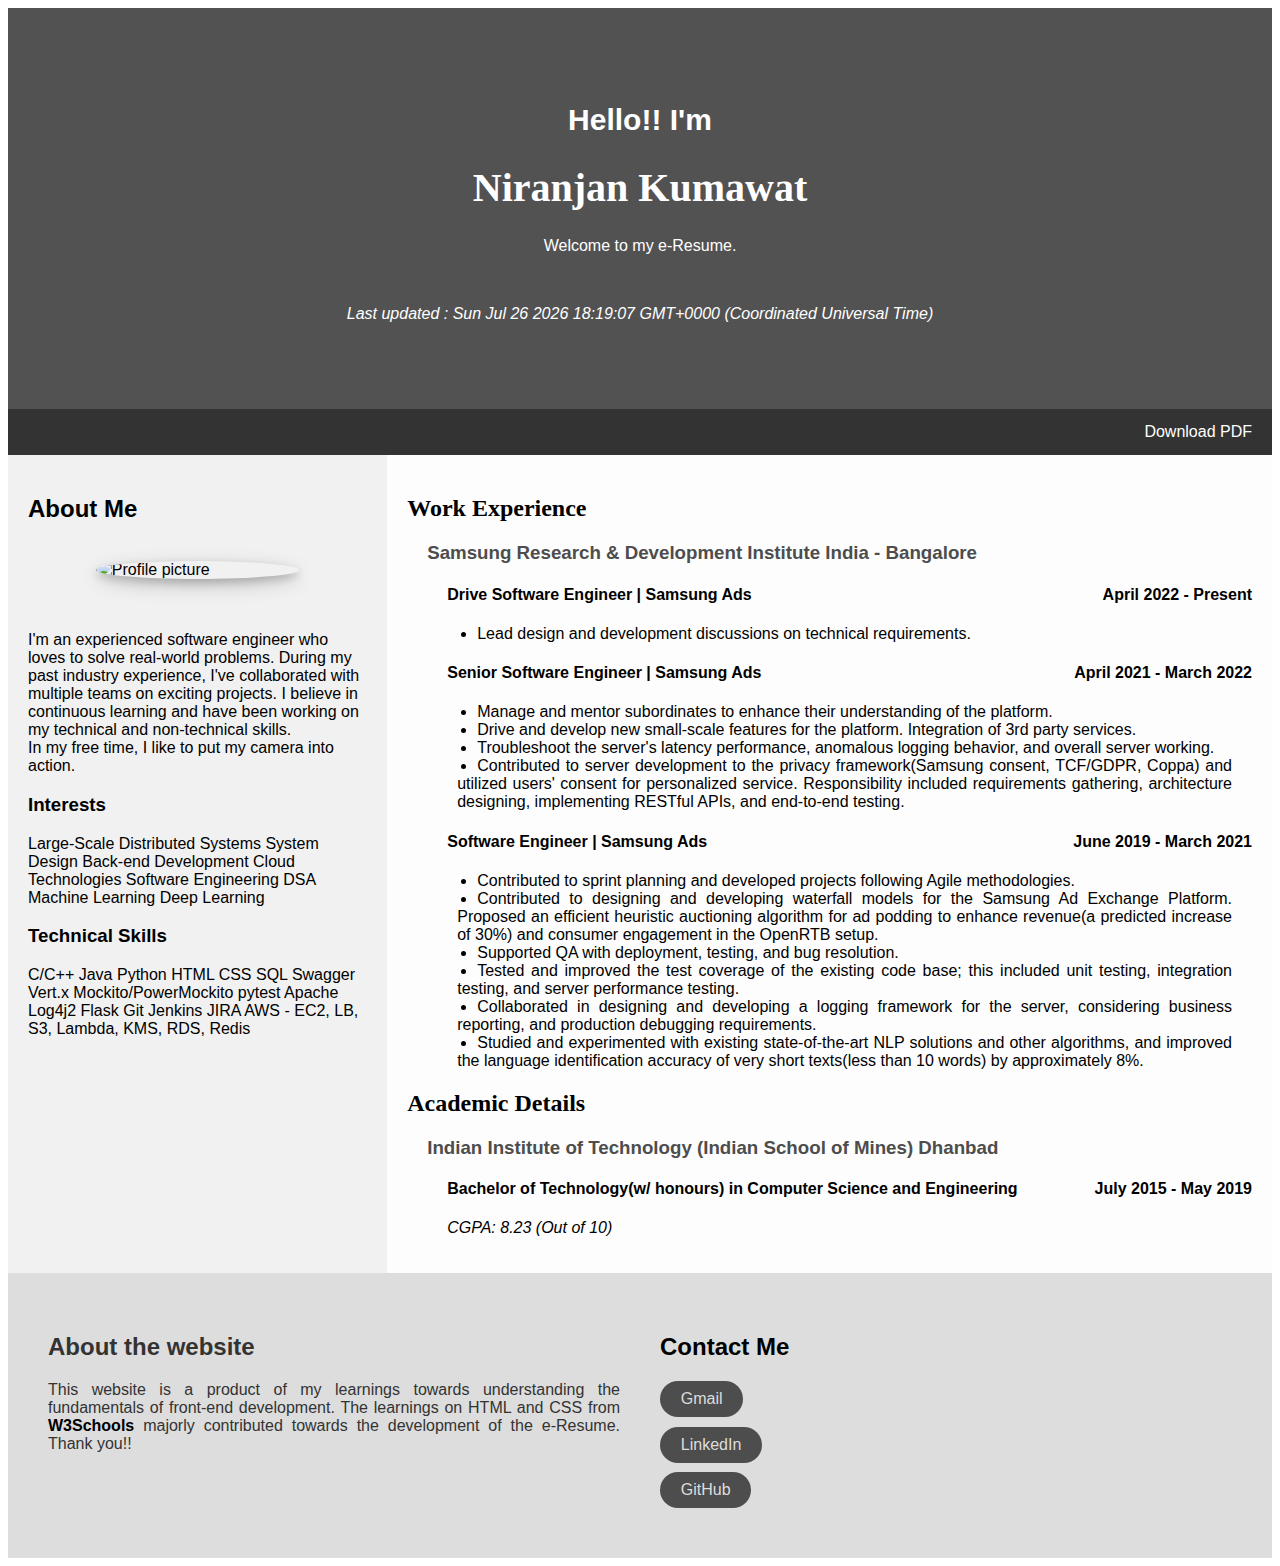
==== index.html @ 6ce47188 "Added title icon" ====
<!DOCTYPE html>
<!-- Declaration to specify the document is html5.-->
<html lang="en">
  <!-- html tag is the root element.-->
  <head>
    <title>e-Resume</title>
    <!-- title tag defines the tab name.-->
    <link rel="icon" type="image/x-icon" href="./resources/favicon.png" />
    <!-- The logo was made using https://logomakr.com/-->
    <meta charset="UTF-8" />
    <!-- Meta deta to mention charset used.-->
    <meta name="viewport" content="width=device-width, initial-scale=1" />
    <!-- Using viewport so that page looks appropriate irrespective of the device used.-->
    <link rel="stylesheet" href="style.css" />
    <!-- Inserting external style sheet. -->
  </head>
  <body>
    <div class="header">
      <h2>Hello!! I'm</h2>
      <h1>Niranjan Kumawat</h1>
      <p>Welcome to my e-Resume.</p>
      <br />
      <p class="last_updated">
        <i>
          Last updated :
          <script>
            document.write(new Date().toString());
          </script>
        </i>
      </p>
    </div>
    <div class="navbar">
      <a href="./resources/files/NiranjanKumawat_CV.pdf" download
        >Download PDF</a
      >
      <!-- <a href="./pages/ach.html" target="_self">Achievements</a>
      <a href="./index.html" target="_self">Projects</a>
      <a href="./index.html" target="_self">Home</a> -->
    </div>

    <div class="row">
      <div class="side">
        <h2>About Me</h2>
        <br />
        <div>
          <img
            class="profileimg"
            src="./resources/profile.jpg"
            alt="Profile picture"
          />
        </div>
        <br />
        <br />
        <p>
          I'm an experienced software engineer who loves to solve real-world
          problems. During my past industry experience, I've collaborated with
          multiple teams on exciting projects. I believe in continuous learning
          and have been working on my technical and non-technical skills.
          <br />In my free time, I like to put my camera into action.
        </p>
        <h3>Interests</h3>
        <div class="block-display">
          <span class="tag">Large-Scale Distributed Systems</span>
          <span class="tag">System Design</span>
          <span class="tag">Back-end Development</span>
          <span class="tag">Cloud Technologies</span>
          <span class="tag">Software Engineering</span>
          <span class="tag">DSA</span>
          <span class="tag">Machine Learning</span>
          <span class="tag">Deep Learning</span>
        </div>
        <h3>Technical Skills</h3>
        <div>
          <span class="tag">C/C++</span>
          <span class="tag">Java</span>
          <span class="tag">Python</span>
          <span class="tag">HTML</span>
          <span class="tag">CSS</span>
          <span class="tag">SQL</span>
          <span class="tag">Swagger</span>
          <span class="tag">Vert.x</span>
          <span class="tag">Mockito/PowerMockito</span>
          <span class="tag">pytest</span>
          <span class="tag">Apache Log4j2</span>
          <span class="tag">Flask</span>
          <span class="tag">Git</span>
          <span class="tag">Jenkins</span>
          <span class="tag">JIRA</span>
          <span class="tag">AWS - EC2, LB, S3, Lambda, KMS, RDS, Redis</span>
        </div>
      </div>
      <br />
      <div class="main">
        <h2>Work Experience</h2>
        <div class="company">
          <h3>
            <a
              href="https://research.samsung.com/sri-b"
              target="_blank"
              title="Visit company website."
            >
              Samsung Research & Development Institute India - Bangalore</a
            >
          </h3>
          <h4>
            Drive Software Engineer | Samsung Ads
            <span class="float-right">April 2022 - Present</span>
          </h4>
          <ul>
            <li>
              <span>
                Lead design and development discussions on technical
                requirements.</span
              >
            </li>
          </ul>
          <h4>
            Senior Software Engineer | Samsung Ads<span class="float-right"
              >April 2021 - March 2022</span
            >
          </h4>
          <ul>
            <li>
              <span>
                Manage and mentor subordinates to enhance their understanding of
                the platform.
              </span>
            </li>
            <li>
              <span>
                Drive and develop new small-scale features for the platform.
                Integration of 3rd party services.
              </span>
            </li>
            <li>
              <span>
                Troubleshoot the server's latency performance, anomalous logging
                behavior, and overall server working.
              </span>
            </li>
            <li>
              <span>
                Contributed to server development to the privacy
                framework(Samsung consent, TCF/GDPR, Coppa) and utilized users'
                consent for personalized service. Responsibility included
                requirements gathering, architecture designing, implementing
                RESTful APIs, and end-to-end testing.
              </span>
            </li>
          </ul>
          <h4>
            Software Engineer | Samsung Ads
            <span class="float-right">June 2019 - March 2021</span>
          </h4>
          <ul>
            <li>
              <span>
                Contributed to sprint planning and developed projects following
                Agile methodologies.
              </span>
            </li>
            <li>
              <span>
                Contributed to designing and developing waterfall models for the
                Samsung Ad Exchange Platform. Proposed an efficient heuristic
                auctioning algorithm for ad podding to enhance revenue(a
                predicted increase of 30%) and consumer engagement in the
                OpenRTB setup.
              </span>
            </li>
            <li>
              <span
                >Supported QA with deployment, testing, and bug
                resolution.</span
              >
            </li>
            <li>
              <span>
                Tested and improved the test coverage of the existing code base;
                this included unit testing, integration testing, and server
                performance testing.
              </span>
            </li>
            <li>
              <span>
                Collaborated in designing and developing a logging framework for
                the server, considering business reporting, and production
                debugging requirements.
              </span>
            </li>
            <li>
              <span>
                Studied and experimented with existing state-of-the-art NLP
                solutions and other algorithms, and improved the language
                identification accuracy of very short texts(less than 10 words)
                by approximately 8%.
              </span>
            </li>
          </ul>
        </div>
        <!-- Academic details.-->
        <h2>Academic Details</h2>
        <div class="university">
          <h3>
            <a
              href="https://www.iitism.ac.in/iitismnew/"
              target="_blank"
              title="Visit university website."
            >
              Indian Institute of Technology (Indian School of Mines) Dhanbad
            </a>
          </h3>
          <h4>
            Bachelor of Technology(w/ honours) in Computer Science and
            Engineering <span class="float-right">July 2015 - May 2019</span>
          </h4>
          <p><i>CGPA: 8.23 (Out of 10)</i></p>
        </div>
      </div>
    </div>
    <div class="footer">
      <div class="about">
        <h2>About the website</h2>
        <p>
          This website is a product of my learnings towards understanding the
          fundamentals of front-end development. The learnings on HTML and CSS
          from
          <a href="https://www.w3schools.com/" target="_blank"
            ><b>W3Schools</b></a
          >
          majorly contributed towards the development of the e-Resume. Thank
          you!!
        </p>
      </div>
      <div class="contact">
        <h2>Contact Me</h2>
        <a href="mailto:niranjankumawat1522gmail.com" class="button">Gmail</a>
        <a
          href="https://www.linkedin.com/in/niranjan-kumawat-b48643102/"
          class="button"
          target="_blank"
          >LinkedIn</a
        >
        <a href="https://github.com/niranjan152" class="button" target="_blank"
          >GitHub</a
        >
      </div>
    </div>
  </body>
</html>
---- style.css ----
body {
    font-family: Arial, Helvetica, sans-serif;
}

/* Style the header */
.header {
    padding: 70px;
    text-align: center;
    background: #535252;
    color: white;
}

/* Increase the font size of the h1 element */
.header h1 {
    font-size: 40px;
    font-family: 'Times New Roman';
}

.header h2 {
    font-size: 30px;
    font-family: sans-serif;
}

/* Style the top navigation bar */
.navbar {
    overflow: hidden;
    /* Hide overflow */
    background-color: #333;
    /* Dark background color */
}

/* Style the navigation bar links */
.navbar a {
    float: right;
    /* Make sure that the links stay side-by-side */
    display: block;
    /* Change the display to block*/
    color: white;
    /* White text color */
    text-align: center;
    /* Center the text */
    padding: 14px 20px;
    /* Add some padding */
    text-decoration: none;
    /* Remove underline */
}

/* Left-aligned link */
.navbar a.left {
    float: left;
    /* Float a link to the right */
}

.navbar a img.icons {
    display: block;
    margin-left: auto;
    margin-right: auto;
    width: 60%;
    object-fit: contain;
}

/* Change color on hover/mouse-over */
.navbar a:hover {
    background-color: #ddd;
    /* Grey background color */
    color: black;
    /* Black text color */
}

/* Ensure proper sizing */
* {
    box-sizing: border-box;
}

/* Column container */
.row {
    display: flex;
    flex-wrap: wrap;
}

/* Create two unequal columns that sits next to each other */
/* Sidebar/left column */
.side {
    flex: 30%;
    /* Set the width of the sidebar */
    background-color: #f1f1f1;
    /* Grey background color */
    padding: 20px;
    /* Some padding */
}

/* Main column */
.main {
    flex: 70%;
    /* Set the width of the main content */
    background-color: #fdfdfd;
    /* White background color */
    padding: 20px;
    /* Some padding */
}

.main h2 {
    font-family: Georgia, 'Times New Roman', Times, serif;
}

.main a:link {
    color: #4d4d4d;
    background-color: transparent;
    text-decoration: none;
}

.main a:visited {
    color: #4d4d4d;
    background-color: transparent;
    text-decoration: none;
}

.main a:hover {
    color: #333;
    background-color: transparent;
    text-decoration: underline;
}

main a:active {
    color: #4d4d4d;
    background-color: transparent;
    text-decoration: none;
}

.university {
    text-indent: 20px;
}

.university p {
    text-indent: 40px;
}

.university h4 {
    text-indent: 40px;
}

.float-right {
    float: right;
}

.company {
    text-indent: 20px;
}

.company h4 {
    text-indent: 40px;
}

.company ul {
    padding-left: 70px;
}


li span {
    position: relative;
    left: -20px;
}

.company li {
    text-align: justify;
    text-justify: inter-word;
}

/* Profile pic */
.profileimg {
    display: block;
    margin-left: auto;
    margin-right: auto;
    width: 60%;
    box-shadow: 0 4px 8px 0 rgba(0, 0, 0, 0.2), 0 6px 20px 0 rgba(0, 0, 0, 0.19);
    object-fit: contain;
    border-radius: 50%;
}


/* Responsive layout - when the screen is less than 700px wide, make the two columns stack on top of each other instead of next to each other */
@media screen and (max-width: 700px) {
    .row {
        flex-direction: column;
    }

    .footer {
        flex-direction: column;
    }
}

/* Responsive layout - when the screen is less than 400px wide, make the navigation links stack on top of each other instead of next to each other */
@media screen and (max-width: 400px) {
    .navbar a {
        float: none;
        width: 100%;
    }
}

.footer {
    padding: 20px;
    text-align: left;
    background: #ddd;
    display: flex;
    flex-wrap: wrap;
}

.about {
    flex: 50%;
    padding: 20px;
    text-align: justify;
    color: #333;
}

.about p a:link {
    text-decoration: none;
    color: black;
}

.about p a:visited {
    text-decoration: none;
    color: black;
}

.contact {
    flex: 50%;
    padding: 20px;
}

.button {
    display: flex;
    align-items: center;
    justify-content: center;
    height: 36px;
    max-width: max-content;
    background-color: #4d4d4d;
    border-radius: 100px;
    color: #ddd;
    line-height: 0;
    margin: 0.6em 0;
    font-size: 1rem;
    padding: 0 1.3em;
    text-decoration: none;
}
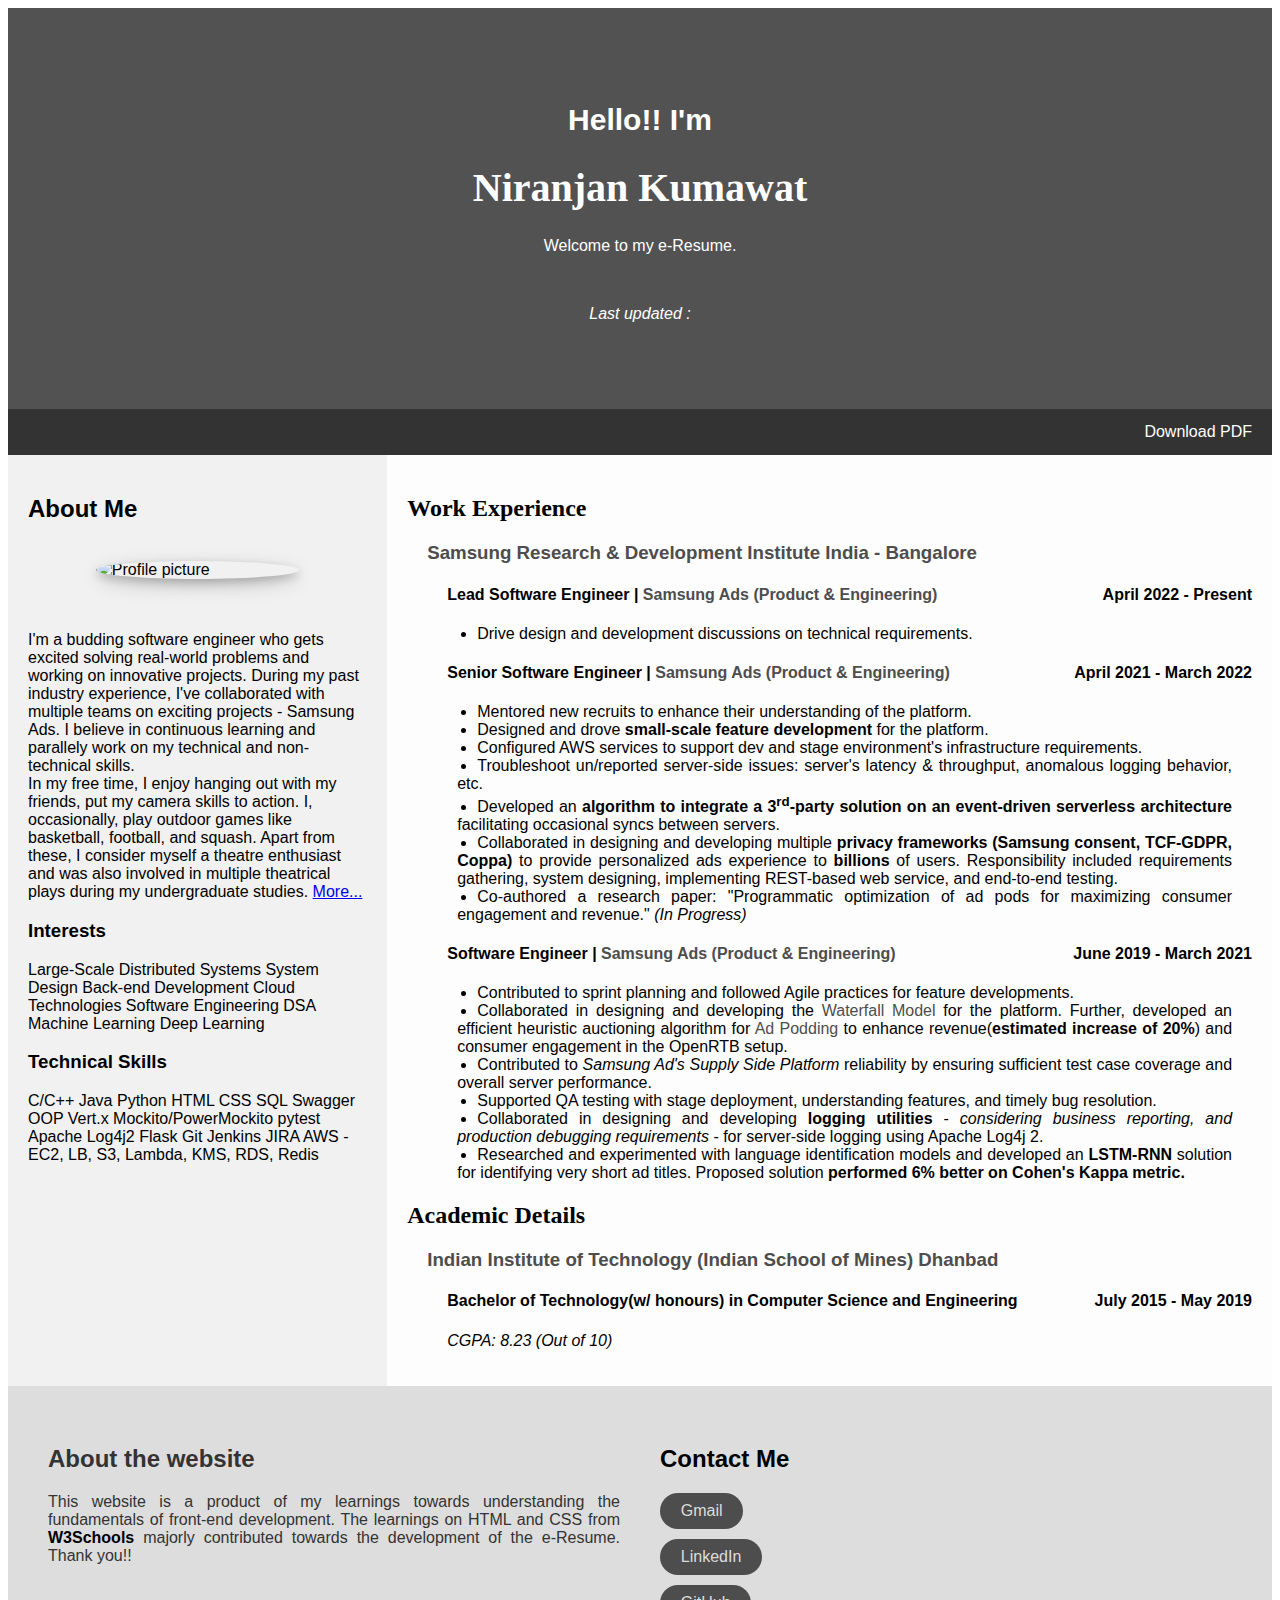
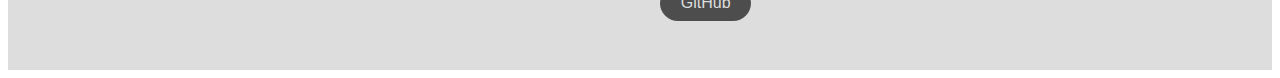
==== commit 57c5f089: "Updated pdf" ====
--- a/index.html
+++ b/index.html
@@ -3,7 +3,7 @@
 <html lang="en">
   <!-- html tag is the root element.-->
   <head>
-    <title>e-Resume</title>
+    <title>e-Resume | Niranjan Kumawat</title>
     <!-- title tag defines the tab name.-->
     <link rel="icon" type="image/x-icon" href="./resources/favicon.png" />
     <!-- The logo was made using https://logomakr.com/-->
@@ -15,6 +15,7 @@
     <!-- Inserting external style sheet. -->
   </head>
   <body>
+    <script type="text/javascript" src="script.js"></script>
     <div class="header">
       <h2>Hello!! I'm</h2>
       <h1>Niranjan Kumawat</h1>
@@ -24,7 +25,7 @@
         <i>
           Last updated :
           <script>
-            document.write(new Date().toString());
+            document.write(getDateTime()); // Invoking the current time function defined in JS.
           </script>
         </i>
       </p>
@@ -33,9 +34,7 @@
       <a href="./resources/files/NiranjanKumawat_CV.pdf" download
         >Download PDF</a
       >
-      <!-- <a href="./pages/ach.html" target="_self">Achievements</a>
-      <a href="./index.html" target="_self">Projects</a>
-      <a href="./index.html" target="_self">Home</a> -->
+      <!-- <a href="./index.html" target="_self">Projects & more</a>-->
     </div>
 
     <div class="row">
@@ -52,11 +51,22 @@
         <br />
         <br />
         <p>
-          I'm an experienced software engineer who loves to solve real-world
-          problems. During my past industry experience, I've collaborated with
-          multiple teams on exciting projects. I believe in continuous learning
-          and have been working on my technical and non-technical skills.
-          <br />In my free time, I like to put my camera into action.
+          I'm a budding software engineer who gets excited solving real-world
+          problems and working on innovative projects. During my past industry
+          experience, I've collaborated with multiple teams on exciting projects
+          - Samsung Ads. I believe in continuous learning and parallely work on
+          my technical and non-technical skills.<span id="expand"></span>
+          <span id="compress"
+            ><br />
+            In my free time, I enjoy hanging out with my friends, put my camera
+            skills to action. I, occasionally, play outdoor games like
+            basketball, football, and squash. Apart from these, I consider
+            myself a theatre enthusiast and was also involved in multiple
+            theatrical plays during my undergraduate studies.
+          </span>
+          <a href="javascript:textExpandCompress()" id="toggleButton">
+            More...
+          </a>
         </p>
         <h3>Interests</h3>
         <div class="block-display">
@@ -78,6 +88,7 @@
           <span class="tag">CSS</span>
           <span class="tag">SQL</span>
           <span class="tag">Swagger</span>
+          <span class="tag">OOP</span>
           <span class="tag">Vert.x</span>
           <span class="tag">Mockito/PowerMockito</span>
           <span class="tag">pytest</span>
@@ -103,97 +114,143 @@
             >
           </h3>
           <h4>
-            Drive Software Engineer | Samsung Ads
+            Lead Software Engineer |
+            <a href="https://adgear.com/en/" target="_blank">
+              Samsung Ads (Product & Engineering)
+            </a>
             <span class="float-right">April 2022 - Present</span>
           </h4>
           <ul>
             <li>
               <span>
-                Lead design and development discussions on technical
-                requirements.</span
-              >
+                Drive design and development discussions on technical
+                requirements.
+              </span>
             </li>
           </ul>
           <h4>
-            Senior Software Engineer | Samsung Ads<span class="float-right"
-              >April 2021 - March 2022</span
-            >
+            Senior Software Engineer |
+            <a href="https://adgear.com/en/" target="_blank">
+              Samsung Ads (Product & Engineering)
+            </a>
+            <span class="float-right">April 2021 - March 2022</span>
           </h4>
           <ul>
             <li>
               <span>
-                Manage and mentor subordinates to enhance their understanding of
+                Mentored new recruits to enhance their understanding of the
+                platform.
+              </span>
+            </li>
+            <li>
+              <span>
+                Designed and drove <b>small-scale feature development</b> for
                 the platform.
               </span>
             </li>
             <li>
               <span>
-                Drive and develop new small-scale features for the platform.
-                Integration of 3rd party services.
-              </span>
-            </li>
-            <li>
-              <span>
-                Troubleshoot the server's latency performance, anomalous logging
-                behavior, and overall server working.
-              </span>
-            </li>
-            <li>
-              <span>
-                Contributed to server development to the privacy
-                framework(Samsung consent, TCF/GDPR, Coppa) and utilized users'
-                consent for personalized service. Responsibility included
-                requirements gathering, architecture designing, implementing
-                RESTful APIs, and end-to-end testing.
+                Configured AWS services to support dev and stage environment's
+                infrastructure requirements.
+              </span>
+            </li>
+            <li>
+              <span>
+                Troubleshoot un/reported server-side issues: server's latency &
+                throughput, anomalous logging behavior, etc.
+              </span>
+            </li>
+            <li>
+              <span>
+                Developed an
+                <b>
+                  algorithm to integrate a 3<sup>rd</sup>-party solution on an
+                  event-driven serverless architecture
+                </b>
+                facilitating occasional syncs between servers.
+              </span>
+            </li>
+            <li>
+              <span>
+                Collaborated in designing and developing multiple
+                <b>privacy frameworks (Samsung consent, TCF-GDPR, Coppa)</b> to
+                provide personalized ads experience to <b>billions</b> of users.
+                Responsibility included requirements gathering, system
+                designing, implementing REST-based web service, and end-to-end
+                testing.
+              </span>
+            </li>
+            <li>
+              <span>
+                Co-authored a research paper: "Programmatic optimization of ad
+                pods for maximizing consumer engagement and revenue."
+                <i>(In Progress)</i>
               </span>
             </li>
           </ul>
           <h4>
-            Software Engineer | Samsung Ads
+            Software Engineer |
+            <a href="https://adgear.com/en/" target="_blank">
+              Samsung Ads (Product & Engineering)
+            </a>
             <span class="float-right">June 2019 - March 2021</span>
           </h4>
           <ul>
             <li>
               <span>
-                Contributed to sprint planning and developed projects following
-                Agile methodologies.
-              </span>
-            </li>
-            <li>
-              <span>
-                Contributed to designing and developing waterfall models for the
-                Samsung Ad Exchange Platform. Proposed an efficient heuristic
-                auctioning algorithm for ad podding to enhance revenue(a
-                predicted increase of 30%) and consumer engagement in the
-                OpenRTB setup.
-              </span>
-            </li>
-            <li>
-              <span
-                >Supported QA with deployment, testing, and bug
-                resolution.</span
-              >
-            </li>
-            <li>
-              <span>
-                Tested and improved the test coverage of the existing code base;
-                this included unit testing, integration testing, and server
-                performance testing.
-              </span>
-            </li>
-            <li>
-              <span>
-                Collaborated in designing and developing a logging framework for
-                the server, considering business reporting, and production
-                debugging requirements.
-              </span>
-            </li>
-            <li>
-              <span>
-                Studied and experimented with existing state-of-the-art NLP
-                solutions and other algorithms, and improved the language
-                identification accuracy of very short texts(less than 10 words)
-                by approximately 8%.
+                Contributed to sprint planning and followed Agile practices for
+                feature developments.
+              </span>
+            </li>
+            <li>
+              <span>
+                Collaborated in designing and developing the
+                <a
+                  href="https://www.applovin.com/glossary/waterfall/"
+                  target="_blank"
+                  >Waterfall Model</a
+                >
+                for the platform. Further, developed an efficient heuristic
+                auctioning algorithm for
+                <a
+                  href="https://www.spotx.tv/resources/blog/product-pulse/what-is-podding/"
+                  target="_blank"
+                  >Ad Podding</a
+                >
+                to enhance revenue(<b>estimated increase of 20%</b>) and
+                consumer engagement in the OpenRTB setup.
+              </span>
+            </li>
+            <li>
+              <span>
+                Contributed to
+                <i>Samsung Ad's Supply Side Platform</i> reliability by ensuring
+                sufficient test case coverage and overall server performance.
+              </span>
+            </li>
+            <li>
+              <span>
+                Supported QA testing with stage deployment, understanding
+                features, and timely bug resolution.
+              </span>
+            </li>
+            <li>
+              <span>
+                Collaborated in designing and developing
+                <b>logging utilities</b> -
+                <i>
+                  considering business reporting, and production debugging
+                  requirements
+                </i>
+                - for server-side logging using Apache Log4j 2.
+              </span>
+            </li>
+            <li>
+              <span>
+                Researched and experimented with language identification models
+                and developed an <b>LSTM-RNN</b> solution for identifying very
+                short ad titles. Proposed solution
+                <b>performed 6% better on Cohen's Kappa metric.</b>
               </span>
             </li>
           </ul>
@@ -234,7 +291,7 @@
       </div>
       <div class="contact">
         <h2>Contact Me</h2>
-        <a href="mailto:niranjankumawat1522gmail.com" class="button">Gmail</a>
+        <a href="mailto:niranjankumawat152gmail.com" class="button">Gmail</a>
         <a
           href="https://www.linkedin.com/in/niranjan-kumawat-b48643102/"
           class="button"
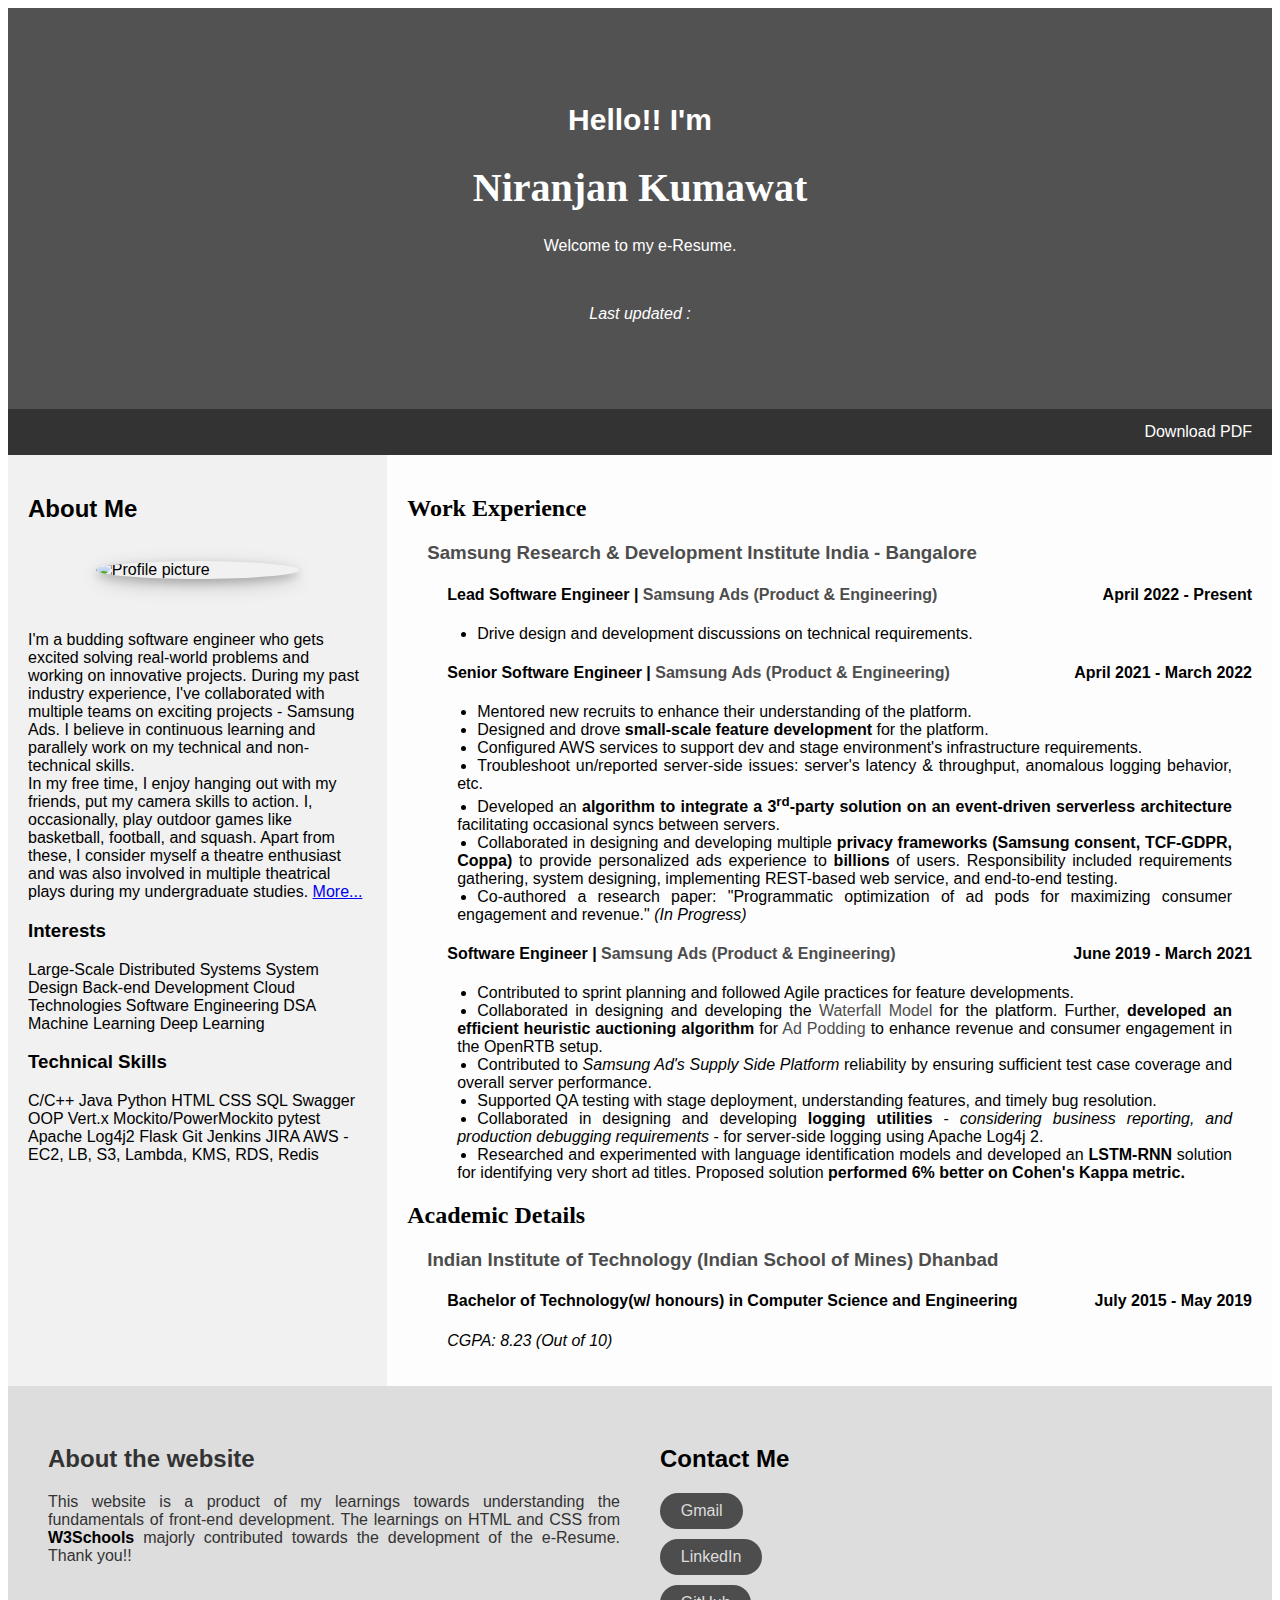
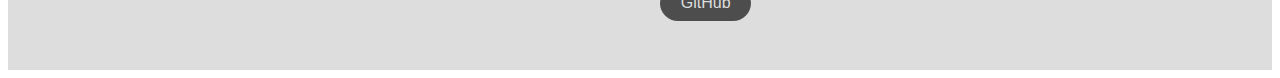
==== commit 3ad02f87: "Updated CV contents" ====
--- a/index.html
+++ b/index.html
@@ -210,15 +210,15 @@
                   target="_blank"
                   >Waterfall Model</a
                 >
-                for the platform. Further, developed an efficient heuristic
-                auctioning algorithm for
+                for the platform. Further,
+                <b> developed an efficient heuristic auctioning algorithm </b>
+                for
                 <a
                   href="https://www.spotx.tv/resources/blog/product-pulse/what-is-podding/"
                   target="_blank"
                   >Ad Podding</a
                 >
-                to enhance revenue(<b>estimated increase of 20%</b>) and
-                consumer engagement in the OpenRTB setup.
+                to enhance revenue and consumer engagement in the OpenRTB setup.
               </span>
             </li>
             <li>
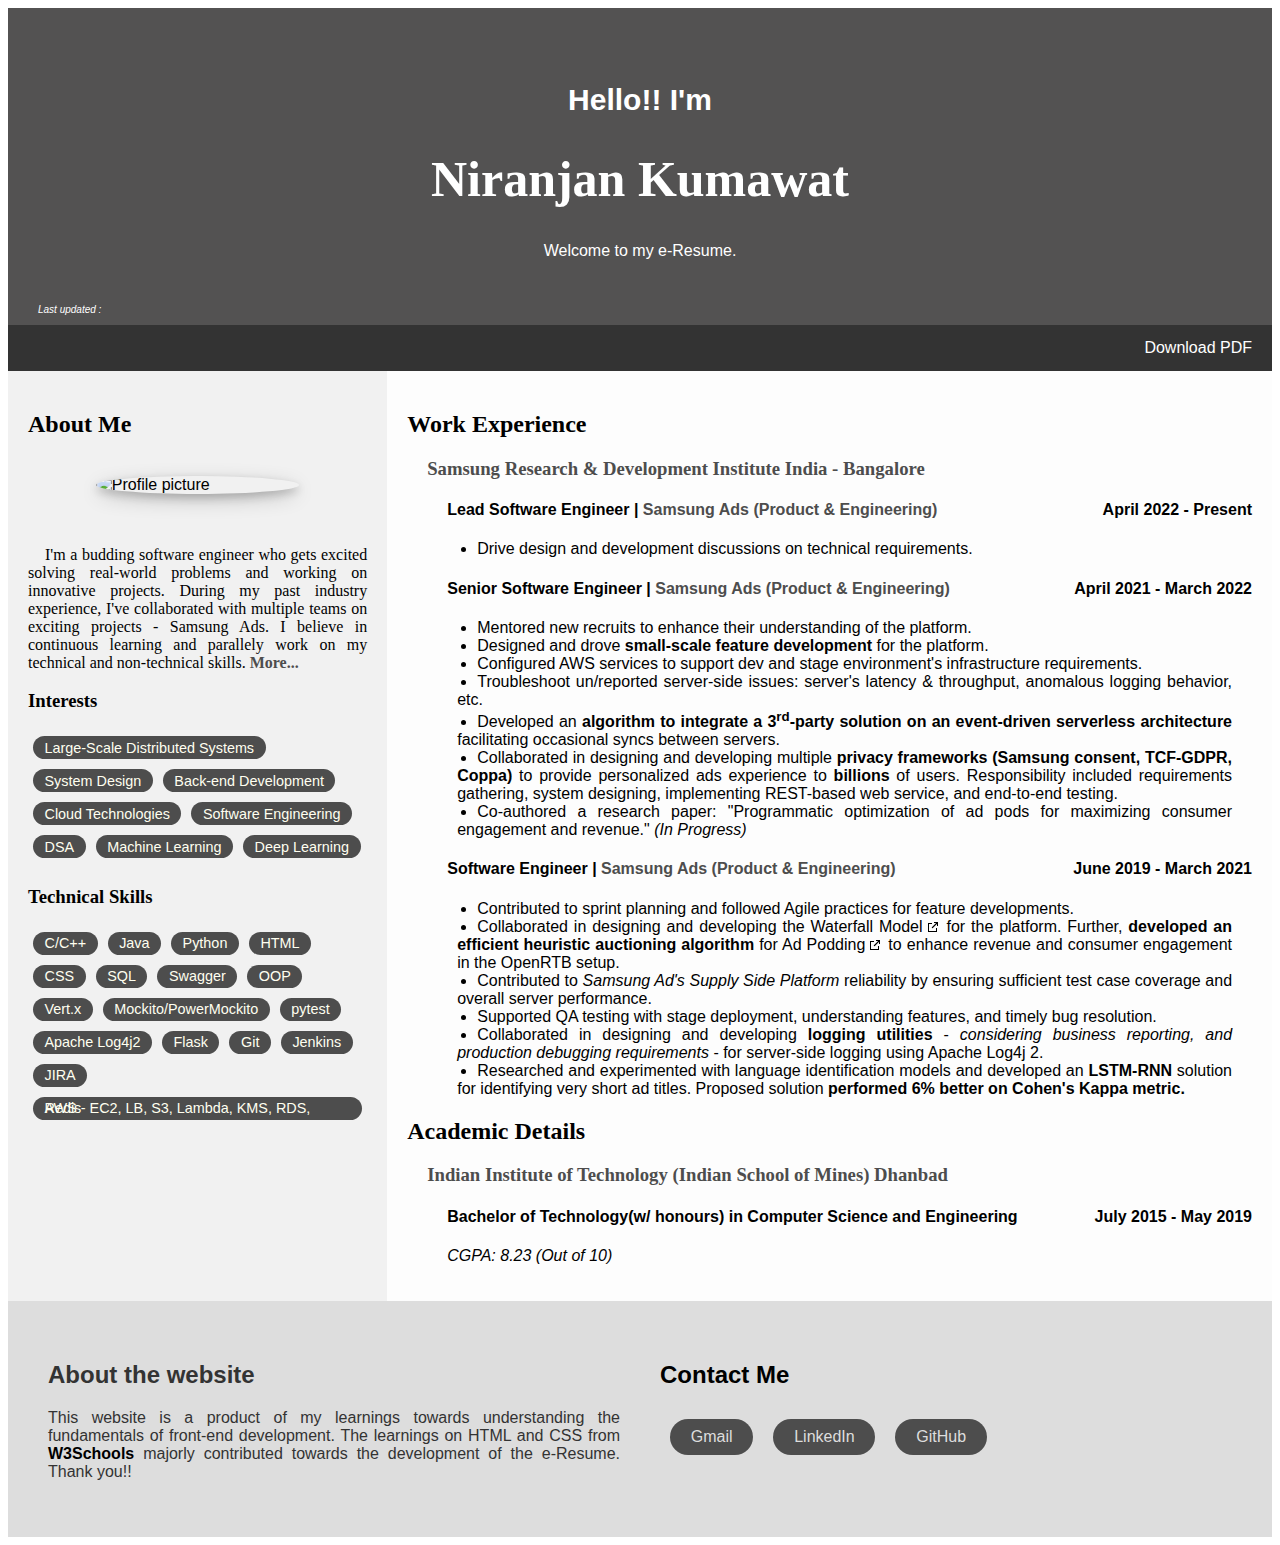
==== commit c0c982de: "Added new window icon" ====
--- a/index.html
+++ b/index.html
@@ -204,20 +204,18 @@
             </li>
             <li>
               <span>
-                Collaborated in designing and developing the
-                <a
+                Collaborated in designing and developing the Waterfall Model<a
                   href="https://www.applovin.com/glossary/waterfall/"
                   target="_blank"
-                  >Waterfall Model</a
-                >
+                  class="external"
+                ></a>
                 for the platform. Further,
                 <b> developed an efficient heuristic auctioning algorithm </b>
-                for
-                <a
+                for Ad Podding<a
                   href="https://www.spotx.tv/resources/blog/product-pulse/what-is-podding/"
                   target="_blank"
-                  >Ad Podding</a
-                >
+                  class="external"
+                ></a>
                 to enhance revenue and consumer engagement in the OpenRTB setup.
               </span>
             </li>
--- a/style.css
+++ b/style.css
@@ -4,7 +4,7 @@
 
 /* Style the header */
 .header {
-    padding: 70px;
+    padding: 50px;
     text-align: center;
     background: #535252;
     color: white;
@@ -12,13 +12,20 @@
 
 /* Increase the font size of the h1 element */
 .header h1 {
-    font-size: 40px;
+    font-size: 50px;
     font-family: 'Times New Roman';
 }
 
 .header h2 {
     font-size: 30px;
     font-family: sans-serif;
+}
+
+.last_updated {
+    text-align: left;
+    margin-bottom: -40px;
+    margin-left: -20px;
+    font-size: x-small;
 }
 
 /* Style the top navigation bar */
@@ -48,15 +55,7 @@
 /* Left-aligned link */
 .navbar a.left {
     float: left;
-    /* Float a link to the right */
-}
-
-.navbar a img.icons {
-    display: block;
-    margin-left: auto;
-    margin-right: auto;
-    width: 60%;
-    object-fit: contain;
+    /* Float a link to the left */
 }
 
 /* Change color on hover/mouse-over */
@@ -87,6 +86,53 @@
     /* Grey background color */
     padding: 20px;
     /* Some padding */
+}
+
+.side p {
+    text-align: justify;
+    text-indent: 5%;
+    font-family: Georgia, 'Times New Roman', Times, serif;
+}
+
+.block-display {
+    display: inline-block;
+}
+
+.side h2,
+h3 {
+    font-family: Cambria, Cochin, Georgia, Times, 'Times New Roman', serif;
+}
+
+.side a:link {
+    color: #4d4d4d;
+    background-color: transparent;
+    text-decoration: none;
+}
+
+.side a:visited {
+    color: #4d4d4d;
+    background-color: transparent;
+    text-decoration: none;
+}
+
+.side a:hover {
+    color: #333;
+    background-color: transparent;
+    text-decoration: underline;
+}
+
+.side a:active {
+    color: #4d4d4d;
+    background-color: transparent;
+    text-decoration: none;
+}
+
+#compress {
+    display: none;
+}
+
+#toggleButton {
+    font-weight: bold;
 }
 
 /* Main column */
@@ -237,8 +283,32 @@
     border-radius: 100px;
     color: #ddd;
     line-height: 0;
-    margin: 0.6em 0;
+    margin: 10px;
     font-size: 1rem;
     padding: 0 1.3em;
     text-decoration: none;
+    float: left;
+}
+
+.tag {
+    display: flex;
+    align-items: center;
+    justify-content: center;
+    height: 20px;
+    max-width: max-content;
+    background-color: #4d4d4d;
+    border-radius: 100px;
+    color: ivory;
+    line-height: 0;
+    margin: 5px;
+    font-size: 0.9rem;
+    padding: 0.8em 0.8em;
+    float: left;
+    font-family: Arial, Helvetica, sans-serif;
+}
+
+a.external[target="_blank"]::after {
+    content: url([data-uri]);
+    margin: 0px 3px 0px 5px;
+    /* Refer: https://endurtech.com/css-icon-for-links-that-open-new-window-for-web-accessibility/*/
 }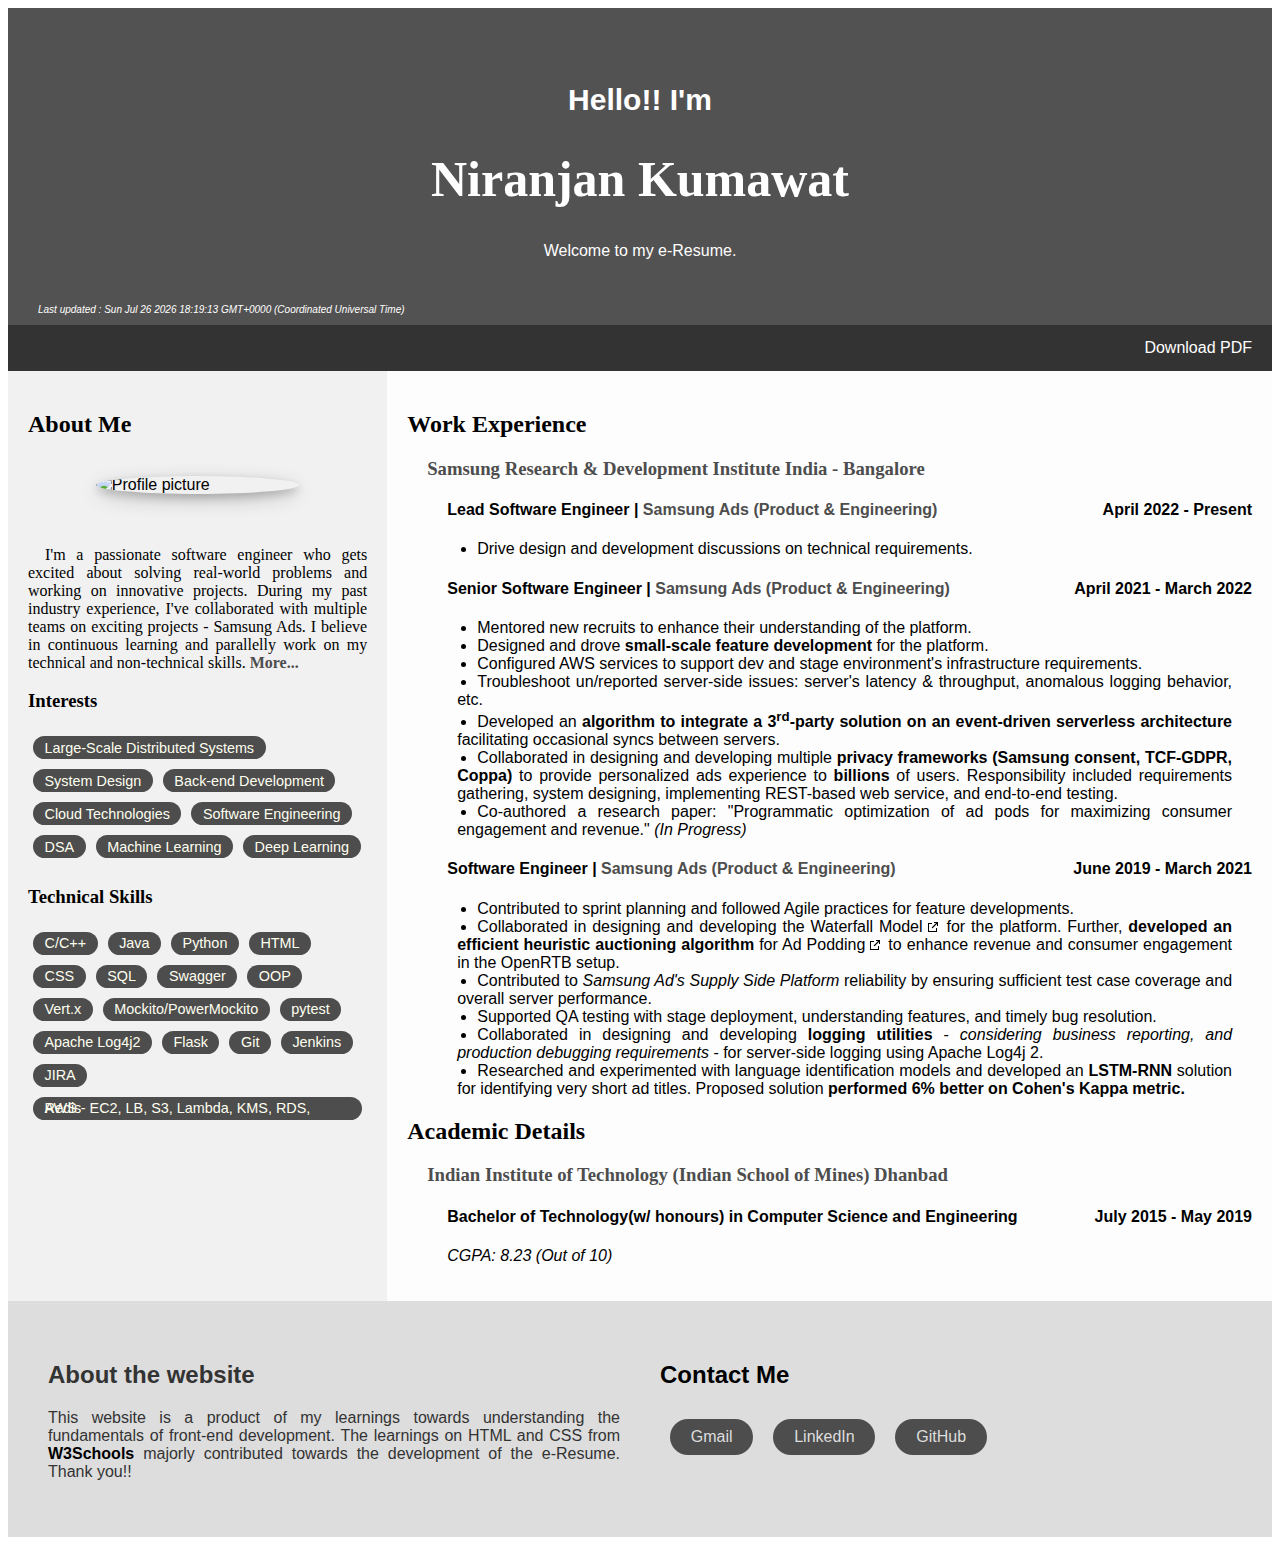
==== commit 50730471: "Added comments and updated about me." ====
--- a/index.html
+++ b/index.html
@@ -51,11 +51,12 @@
         <br />
         <br />
         <p>
-          I'm a budding software engineer who gets excited solving real-world
-          problems and working on innovative projects. During my past industry
-          experience, I've collaborated with multiple teams on exciting projects
-          - Samsung Ads. I believe in continuous learning and parallely work on
-          my technical and non-technical skills.<span id="expand"></span>
+          I'm a passionate software engineer who gets excited about solving
+          real-world problems and working on innovative projects. During my past
+          industry experience, I've collaborated with multiple teams on exciting
+          projects - Samsung Ads. I believe in continuous learning and
+          parallelly work on my technical and non-technical skills.
+          <span id="expand"></span>
           <span id="compress"
             ><br />
             In my free time, I enjoy hanging out with my friends, put my camera
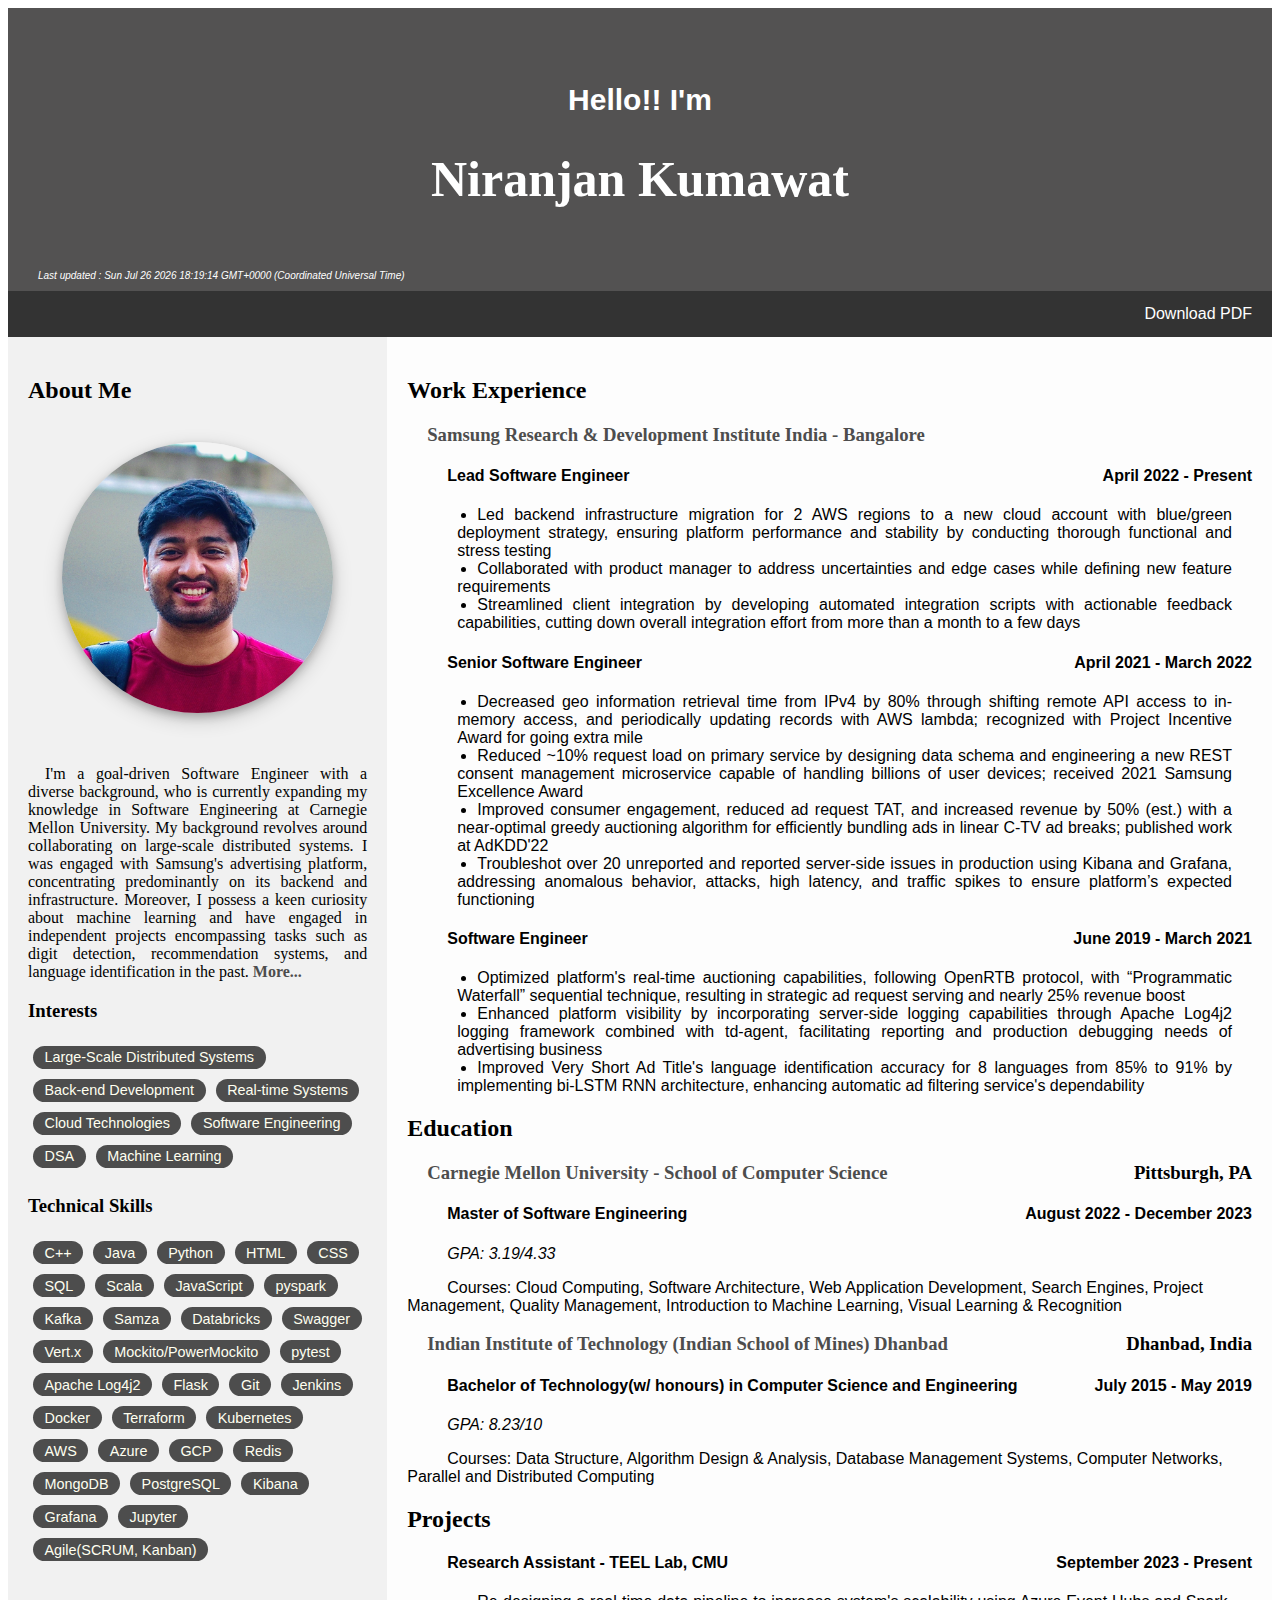
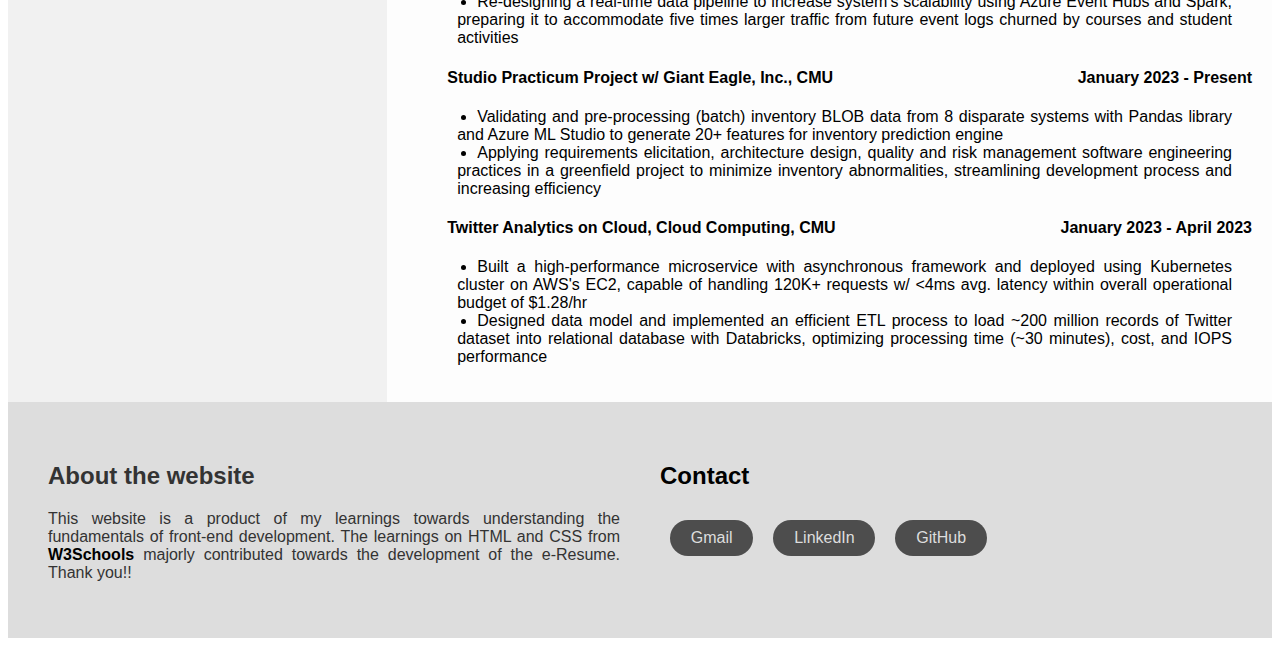
==== commit 4f8b7df5: "Update resume" ====
--- a/index.html
+++ b/index.html
@@ -1,306 +1,314 @@
 <!DOCTYPE html>
 <!-- Declaration to specify the document is html5.-->
 <html lang="en">
-  <!-- html tag is the root element.-->
-  <head>
-    <title>e-Resume | Niranjan Kumawat</title>
-    <!-- title tag defines the tab name.-->
-    <link rel="icon" type="image/x-icon" href="./resources/favicon.png" />
-    <!-- The logo was made using https://logomakr.com/-->
-    <meta charset="UTF-8" />
-    <!-- Meta deta to mention charset used.-->
-    <meta name="viewport" content="width=device-width, initial-scale=1" />
-    <!-- Using viewport so that page looks appropriate irrespective of the device used.-->
-    <link rel="stylesheet" href="style.css" />
-    <!-- Inserting external style sheet. -->
-  </head>
-  <body>
-    <script type="text/javascript" src="script.js"></script>
-    <div class="header">
-      <h2>Hello!! I'm</h2>
-      <h1>Niranjan Kumawat</h1>
-      <p>Welcome to my e-Resume.</p>
+<!-- html tag is the root element.-->
+
+<head>
+  <title>e-Resume | Niranjan Kumawat</title>
+  <!-- title tag defines the tab name.-->
+  <link rel="icon" type="image/x-icon" href="./resources/favicon.png" />
+  <!-- The logo was made using https://logomakr.com/-->
+  <meta charset="UTF-8" />
+  <!-- Meta deta to mention charset used.-->
+  <meta name="viewport" content="width=device-width, initial-scale=1" />
+  <!-- Using viewport so that page looks appropriate irrespective of the device used.-->
+  <link rel="stylesheet" href="style.css" />
+  <!-- Inserting external style sheet. -->
+</head>
+
+<body>
+  <script type="text/javascript" src="script.js"></script>
+  <div class="header">
+    <h2>Hello!! I'm</h2>
+    <h1>Niranjan Kumawat</h1>
+    <br />
+    <p class="last_updated">
+      <i>
+        Last updated :
+        <script>
+          document.write(getDateTime()); // Invoking the current time function defined in JS.
+        </script>
+      </i>
+    </p>
+  </div>
+  <div class="navbar">
+    <a href="./resources/files/Kumawat_Niranjan_Resume.pdf" download>Download PDF</a>
+    <!-- <a href="./index.html" target="_self">Projects & more</a>-->
+  </div>
+
+  <div class="row">
+    <div class="side">
+      <h2>About Me</h2>
       <br />
-      <p class="last_updated">
-        <i>
-          Last updated :
-          <script>
-            document.write(getDateTime()); // Invoking the current time function defined in JS.
-          </script>
-        </i>
+      <div>
+        <img class="profileimg" src="./resources/profile.jpg" alt="Profile picture" />
+      </div>
+      <br />
+      <br />
+      <p>
+        I'm a goal-driven Software Engineer with a diverse background, who is currently expanding my knowledge in
+        Software Engineering at Carnegie Mellon University. My background revolves around collaborating on large-scale
+        distributed systems. I was engaged with Samsung's advertising platform, concentrating predominantly on its
+        backend and infrastructure. Moreover, I possess a keen curiosity about machine learning and have engaged in
+        independent projects encompassing tasks such as digit detection, recommendation systems, and language
+        identification in the past.
+        <span id="expand"></span>
+        <span id="compress"><br />
+          In my free time, I enjoy hanging out with my friends, put my camera
+          skills to action. I prefer playing outdoor games like
+          basketball, football, and squash. Apart from these, I consider
+          myself a theatre enthusiast and was also involved in multiple
+          theatrical plays during my undergraduate studies.
+        </span>
+        <a href="javascript:textExpandCompress()" id="toggleButton">
+          More...
+        </a>
+      </p>
+      <h3>Interests</h3>
+      <div class="block-display">
+        <span class="tag">Large-Scale Distributed Systems</span>
+        <span class="tag">Back-end Development</span>
+        <span class="tag">Real-time Systems</span>
+        <span class="tag">Cloud Technologies</span>
+        <span class="tag">Software Engineering</span>
+        <span class="tag">DSA</span>
+        <span class="tag">Machine Learning</span>
+      </div>
+      <h3>Technical Skills</h3>
+      <div>
+        <span class="tag">C++</span>
+        <span class="tag">Java</span>
+        <span class="tag">Python</span>
+        <span class="tag">HTML</span>
+        <span class="tag">CSS</span>
+        <span class="tag">SQL</span>
+        <span class="tag">Scala</span>
+        <span class="tag">JavaScript</span>
+        <span class="tag">pyspark</span>
+        <span class="tag">Kafka</span>
+        <span class="tag">Samza</span>
+        <span class="tag">Databricks</span>
+        <span class="tag">Swagger</span>
+        <span class="tag">Vert.x</span>
+        <span class="tag">Mockito/PowerMockito</span>
+        <span class="tag">pytest</span>
+        <span class="tag">Apache Log4j2</span>
+        <span class="tag">Flask</span>
+        <span class="tag">Git</span>
+        <span class="tag">Jenkins</span>
+        <span class="tag">Docker</span>
+        <span class="tag">Terraform</span>
+        <span class="tag">Kubernetes</span>
+        <span class="tag">AWS</span>
+        <span class="tag">Azure</span>
+        <span class="tag">GCP</span>
+        <span class="tag">Redis</span>
+        <span class="tag">MongoDB</span>
+        <span class="tag">PostgreSQL</span>
+        <span class="tag">Kibana</span>
+        <span class="tag">Grafana</span>
+        <span class="tag">Jupyter</span>
+        <span class="tag">Agile(SCRUM, Kanban)</span>
+      </div>
+    </div>
+    <br />
+    <div class="main">
+      <h2>Work Experience</h2>
+      <div class="company">
+        <h3>
+          <a href="https://research.samsung.com/sri-b" target="_blank" title="Visit company website.">
+            Samsung Research & Development Institute India - Bangalore</a>
+        </h3>
+        <h4>
+          Lead Software Engineer
+          <span class="float-right">April 2022 - Present</span>
+        </h4>
+        <ul>
+          <li>
+            <span>
+              Led backend infrastructure migration for 2 AWS regions to a new cloud account with blue/green deployment
+              strategy, ensuring platform performance and stability by conducting thorough functional and stress testing
+            </span>
+          </li>
+          <li>
+            <span>
+              Collaborated with product manager to address uncertainties and edge cases while defining new feature
+              requirements
+            </span>
+          </li>
+          <li>
+            <span>
+              Streamlined client integration by developing automated integration scripts with actionable feedback
+              capabilities, cutting down overall integration effort from more than a month to a few days
+            </span>
+          </li>
+        </ul>
+        <h4>
+          Senior Software Engineer
+          <span class="float-right">April 2021 - March 2022</span>
+        </h4>
+        <ul>
+          <li>
+            <span>
+              Decreased geo information retrieval time from IPv4 by 80% through shifting remote API access to in-memory
+              access, and periodically updating records with AWS lambda; recognized with Project Incentive Award for
+              going extra mile
+            </span>
+          </li>
+          <li>
+            <span>
+              Reduced ~10% request load on primary service by designing data schema and engineering a new REST consent
+              management microservice capable of handling billions of user devices; received 2021 Samsung Excellence
+              Award
+            </span>
+          </li>
+          <li>
+            <span>
+              Improved consumer engagement, reduced ad request TAT, and increased revenue by 50% (est.) with a
+              near-optimal greedy auctioning algorithm for efficiently bundling ads in linear C-TV ad breaks; published
+              work at AdKDD'22
+            </span>
+          </li>
+          <li>
+            <span>
+              Troubleshot over 20 unreported and reported server-side issues in production using Kibana and Grafana,
+              addressing anomalous behavior, attacks, high latency, and traffic spikes to ensure platform’s expected
+              functioning
+            </span>
+          </li>
+        </ul>
+        <h4>
+          Software Engineer
+          <span class="float-right">June 2019 - March 2021</span>
+        </h4>
+        <ul>
+          <li>
+            <span>
+              Optimized platform's real-time auctioning capabilities, following OpenRTB protocol, with “Programmatic
+              Waterfall” sequential technique, resulting in strategic ad request serving and nearly 25% revenue boost
+            </span>
+          </li>
+          <li>
+            <span>
+              Enhanced platform visibility by incorporating server-side logging capabilities through Apache Log4j2
+              logging framework combined with td-agent, facilitating reporting and production debugging needs of
+              advertising business
+            </span>
+          </li>
+          <li>
+            <span>
+              Improved Very Short Ad Title's language identification accuracy for 8 languages from 85% to 91% by
+              implementing bi-LSTM RNN architecture, enhancing automatic ad filtering service's dependability
+            </span>
+          </li>
+        </ul>
+      </div>
+      <!-- Education details.-->
+      <h2>Education</h2>
+      <div class="university">
+        <h3>
+          <a href="https://www.cmu.edu/" target="_blank" title="Visit university website.">
+            Carnegie Mellon University - School of Computer Science
+          </a><span class="float-right">Pittsburgh, PA</span>
+        </h3>
+        <h4>
+          Master of Software Engineering <span class="float-right">August 2022 - December 2023</span>
+        </h4>
+        <p><i>GPA: 3.19/4.33</i></p>
+        <p>Courses: Cloud Computing, Software Architecture, Web Application Development, Search Engines, Project
+          Management, Quality Management, Introduction to Machine Learning, Visual Learning & Recognition</p>
+      </div>
+      <div class="university">
+        <h3>
+          <a href="https://www.iitism.ac.in/iitismnew/" target="_blank" title="Visit university website.">
+            Indian Institute of Technology (Indian School of Mines) Dhanbad
+          </a><span class="float-right">Dhanbad, India</span>
+        </h3>
+        <h4>
+          Bachelor of Technology(w/ honours) in Computer Science and
+          Engineering <span class="float-right">July 2015 - May 2019</span>
+        </h4>
+        <p><i>GPA: 8.23/10</i></p>
+        <p>Courses: Data Structure, Algorithm Design & Analysis, Database Management Systems, Computer Networks,
+          Parallel and Distributed Computing</p>
+      </div>
+
+      <h2>Projects</h2>
+      <div class="company">
+        <h4>
+          Research Assistant - TEEL Lab, CMU
+          <span class="float-right">September 2023 - Present</span>
+        </h4>
+        <ul>
+          <li>
+            <span>
+              Re-designing a real-time data pipeline to increase system's scalability using Azure Event Hubs and Spark,
+              preparing it to accommodate five times larger traffic from future event logs churned by courses and
+              student activities
+            </span>
+          </li>
+        </ul>
+        <h4>
+          Studio Practicum Project w/ Giant Eagle, Inc., CMU
+          <span class="float-right">January 2023 - Present</span>
+        </h4>
+        <ul>
+          <li>
+            <span>
+              Validating and pre-processing (batch) inventory BLOB data from 8 disparate systems with Pandas library and
+              Azure ML Studio to generate 20+ features for inventory prediction engine
+            </span>
+          </li>
+          <li>
+            <span>
+              Applying requirements elicitation, architecture design, quality and risk management software engineering
+              practices in a greenfield project to minimize inventory abnormalities, streamlining development process
+              and increasing efficiency
+            </span>
+          </li>
+        </ul>
+        <h4>
+          Twitter Analytics on Cloud, Cloud Computing, CMU
+          <span class="float-right">January 2023 - April 2023</span>
+        </h4>
+        <ul>
+          <li>
+            <span>
+              Built a high-performance microservice with asynchronous framework and deployed using Kubernetes cluster on
+              AWS's EC2, capable of handling 120K+ requests w/ <4ms avg. latency within overall operational budget of
+                $1.28/hr 
+              </span>
+          </li>
+          <li>
+            <span>
+              Designed data model and implemented an efficient ETL process to load ~200 million records of Twitter
+              dataset into relational database with Databricks, optimizing processing time (~30 minutes), cost, and IOPS
+              performance
+            </span>
+          </li>
+        </ul>
+      </div>
+    </div>
+  </div>
+  <div class="footer">
+    <div class="about">
+      <h2>About the website</h2>
+      <p>
+        This website is a product of my learnings towards understanding the
+        fundamentals of front-end development. The learnings on HTML and CSS
+        from
+        <a href="https://www.w3schools.com/" target="_blank"><b>W3Schools</b></a>
+        majorly contributed towards the development of the e-Resume. Thank
+        you!!
       </p>
     </div>
-    <div class="navbar">
-      <a href="./resources/files/NiranjanKumawat_CV.pdf" download
-        >Download PDF</a
-      >
-      <!-- <a href="./index.html" target="_self">Projects & more</a>-->
+    <div class="contact">
+      <h2>Contact</h2>
+      <a href="mailto:niranjankumawat152gmail.com" class="button">Gmail</a>
+      <a href="https://www.linkedin.com/in/niranjankumawat/" class="button" target="_blank">LinkedIn</a>
+      <a href="https://github.com/niranjan152" class="button" target="_blank">GitHub</a>
     </div>
-
-    <div class="row">
-      <div class="side">
-        <h2>About Me</h2>
-        <br />
-        <div>
-          <img
-            class="profileimg"
-            src="./resources/profile.jpg"
-            alt="Profile picture"
-          />
-        </div>
-        <br />
-        <br />
-        <p>
-          I'm a passionate software engineer who gets excited about solving
-          real-world problems and working on innovative projects. During my past
-          industry experience, I've collaborated with multiple teams on exciting
-          projects - Samsung Ads. I believe in continuous learning and
-          parallelly work on my technical and non-technical skills.
-          <span id="expand"></span>
-          <span id="compress"
-            ><br />
-            In my free time, I enjoy hanging out with my friends, put my camera
-            skills to action. I, occasionally, play outdoor games like
-            basketball, football, and squash. Apart from these, I consider
-            myself a theatre enthusiast and was also involved in multiple
-            theatrical plays during my undergraduate studies.
-          </span>
-          <a href="javascript:textExpandCompress()" id="toggleButton">
-            More...
-          </a>
-        </p>
-        <h3>Interests</h3>
-        <div class="block-display">
-          <span class="tag">Large-Scale Distributed Systems</span>
-          <span class="tag">System Design</span>
-          <span class="tag">Back-end Development</span>
-          <span class="tag">Cloud Technologies</span>
-          <span class="tag">Software Engineering</span>
-          <span class="tag">DSA</span>
-          <span class="tag">Machine Learning</span>
-          <span class="tag">Deep Learning</span>
-        </div>
-        <h3>Technical Skills</h3>
-        <div>
-          <span class="tag">C/C++</span>
-          <span class="tag">Java</span>
-          <span class="tag">Python</span>
-          <span class="tag">HTML</span>
-          <span class="tag">CSS</span>
-          <span class="tag">SQL</span>
-          <span class="tag">Swagger</span>
-          <span class="tag">OOP</span>
-          <span class="tag">Vert.x</span>
-          <span class="tag">Mockito/PowerMockito</span>
-          <span class="tag">pytest</span>
-          <span class="tag">Apache Log4j2</span>
-          <span class="tag">Flask</span>
-          <span class="tag">Git</span>
-          <span class="tag">Jenkins</span>
-          <span class="tag">JIRA</span>
-          <span class="tag">AWS - EC2, LB, S3, Lambda, KMS, RDS, Redis</span>
-        </div>
-      </div>
-      <br />
-      <div class="main">
-        <h2>Work Experience</h2>
-        <div class="company">
-          <h3>
-            <a
-              href="https://research.samsung.com/sri-b"
-              target="_blank"
-              title="Visit company website."
-            >
-              Samsung Research & Development Institute India - Bangalore</a
-            >
-          </h3>
-          <h4>
-            Lead Software Engineer |
-            <a href="https://adgear.com/en/" target="_blank">
-              Samsung Ads (Product & Engineering)
-            </a>
-            <span class="float-right">April 2022 - Present</span>
-          </h4>
-          <ul>
-            <li>
-              <span>
-                Drive design and development discussions on technical
-                requirements.
-              </span>
-            </li>
-          </ul>
-          <h4>
-            Senior Software Engineer |
-            <a href="https://adgear.com/en/" target="_blank">
-              Samsung Ads (Product & Engineering)
-            </a>
-            <span class="float-right">April 2021 - March 2022</span>
-          </h4>
-          <ul>
-            <li>
-              <span>
-                Mentored new recruits to enhance their understanding of the
-                platform.
-              </span>
-            </li>
-            <li>
-              <span>
-                Designed and drove <b>small-scale feature development</b> for
-                the platform.
-              </span>
-            </li>
-            <li>
-              <span>
-                Configured AWS services to support dev and stage environment's
-                infrastructure requirements.
-              </span>
-            </li>
-            <li>
-              <span>
-                Troubleshoot un/reported server-side issues: server's latency &
-                throughput, anomalous logging behavior, etc.
-              </span>
-            </li>
-            <li>
-              <span>
-                Developed an
-                <b>
-                  algorithm to integrate a 3<sup>rd</sup>-party solution on an
-                  event-driven serverless architecture
-                </b>
-                facilitating occasional syncs between servers.
-              </span>
-            </li>
-            <li>
-              <span>
-                Collaborated in designing and developing multiple
-                <b>privacy frameworks (Samsung consent, TCF-GDPR, Coppa)</b> to
-                provide personalized ads experience to <b>billions</b> of users.
-                Responsibility included requirements gathering, system
-                designing, implementing REST-based web service, and end-to-end
-                testing.
-              </span>
-            </li>
-            <li>
-              <span>
-                Co-authored a research paper: "Programmatic optimization of ad
-                pods for maximizing consumer engagement and revenue."
-                <i>(In Progress)</i>
-              </span>
-            </li>
-          </ul>
-          <h4>
-            Software Engineer |
-            <a href="https://adgear.com/en/" target="_blank">
-              Samsung Ads (Product & Engineering)
-            </a>
-            <span class="float-right">June 2019 - March 2021</span>
-          </h4>
-          <ul>
-            <li>
-              <span>
-                Contributed to sprint planning and followed Agile practices for
-                feature developments.
-              </span>
-            </li>
-            <li>
-              <span>
-                Collaborated in designing and developing the Waterfall Model<a
-                  href="https://www.applovin.com/glossary/waterfall/"
-                  target="_blank"
-                  class="external"
-                ></a>
-                for the platform. Further,
-                <b> developed an efficient heuristic auctioning algorithm </b>
-                for Ad Podding<a
-                  href="https://www.spotx.tv/resources/blog/product-pulse/what-is-podding/"
-                  target="_blank"
-                  class="external"
-                ></a>
-                to enhance revenue and consumer engagement in the OpenRTB setup.
-              </span>
-            </li>
-            <li>
-              <span>
-                Contributed to
-                <i>Samsung Ad's Supply Side Platform</i> reliability by ensuring
-                sufficient test case coverage and overall server performance.
-              </span>
-            </li>
-            <li>
-              <span>
-                Supported QA testing with stage deployment, understanding
-                features, and timely bug resolution.
-              </span>
-            </li>
-            <li>
-              <span>
-                Collaborated in designing and developing
-                <b>logging utilities</b> -
-                <i>
-                  considering business reporting, and production debugging
-                  requirements
-                </i>
-                - for server-side logging using Apache Log4j 2.
-              </span>
-            </li>
-            <li>
-              <span>
-                Researched and experimented with language identification models
-                and developed an <b>LSTM-RNN</b> solution for identifying very
-                short ad titles. Proposed solution
-                <b>performed 6% better on Cohen's Kappa metric.</b>
-              </span>
-            </li>
-          </ul>
-        </div>
-        <!-- Academic details.-->
-        <h2>Academic Details</h2>
-        <div class="university">
-          <h3>
-            <a
-              href="https://www.iitism.ac.in/iitismnew/"
-              target="_blank"
-              title="Visit university website."
-            >
-              Indian Institute of Technology (Indian School of Mines) Dhanbad
-            </a>
-          </h3>
-          <h4>
-            Bachelor of Technology(w/ honours) in Computer Science and
-            Engineering <span class="float-right">July 2015 - May 2019</span>
-          </h4>
-          <p><i>CGPA: 8.23 (Out of 10)</i></p>
-        </div>
-      </div>
-    </div>
-    <div class="footer">
-      <div class="about">
-        <h2>About the website</h2>
-        <p>
-          This website is a product of my learnings towards understanding the
-          fundamentals of front-end development. The learnings on HTML and CSS
-          from
-          <a href="https://www.w3schools.com/" target="_blank"
-            ><b>W3Schools</b></a
-          >
-          majorly contributed towards the development of the e-Resume. Thank
-          you!!
-        </p>
-      </div>
-      <div class="contact">
-        <h2>Contact Me</h2>
-        <a href="mailto:niranjankumawat152gmail.com" class="button">Gmail</a>
-        <a
-          href="https://www.linkedin.com/in/niranjan-kumawat-b48643102/"
-          class="button"
-          target="_blank"
-          >LinkedIn</a
-        >
-        <a href="https://github.com/niranjan152" class="button" target="_blank"
-          >GitHub</a
-        >
-      </div>
-    </div>
-  </body>
-</html>
+  </div>
+</body>
+
+</html>--- a/style.css
+++ b/style.css
@@ -217,10 +217,10 @@
     display: block;
     margin-left: auto;
     margin-right: auto;
-    width: 60%;
+    width: 80%;
     box-shadow: 0 4px 8px 0 rgba(0, 0, 0, 0.2), 0 6px 20px 0 rgba(0, 0, 0, 0.19);
     object-fit: contain;
-    border-radius: 50%;
+    border-radius: 80%;    
 }
 
 
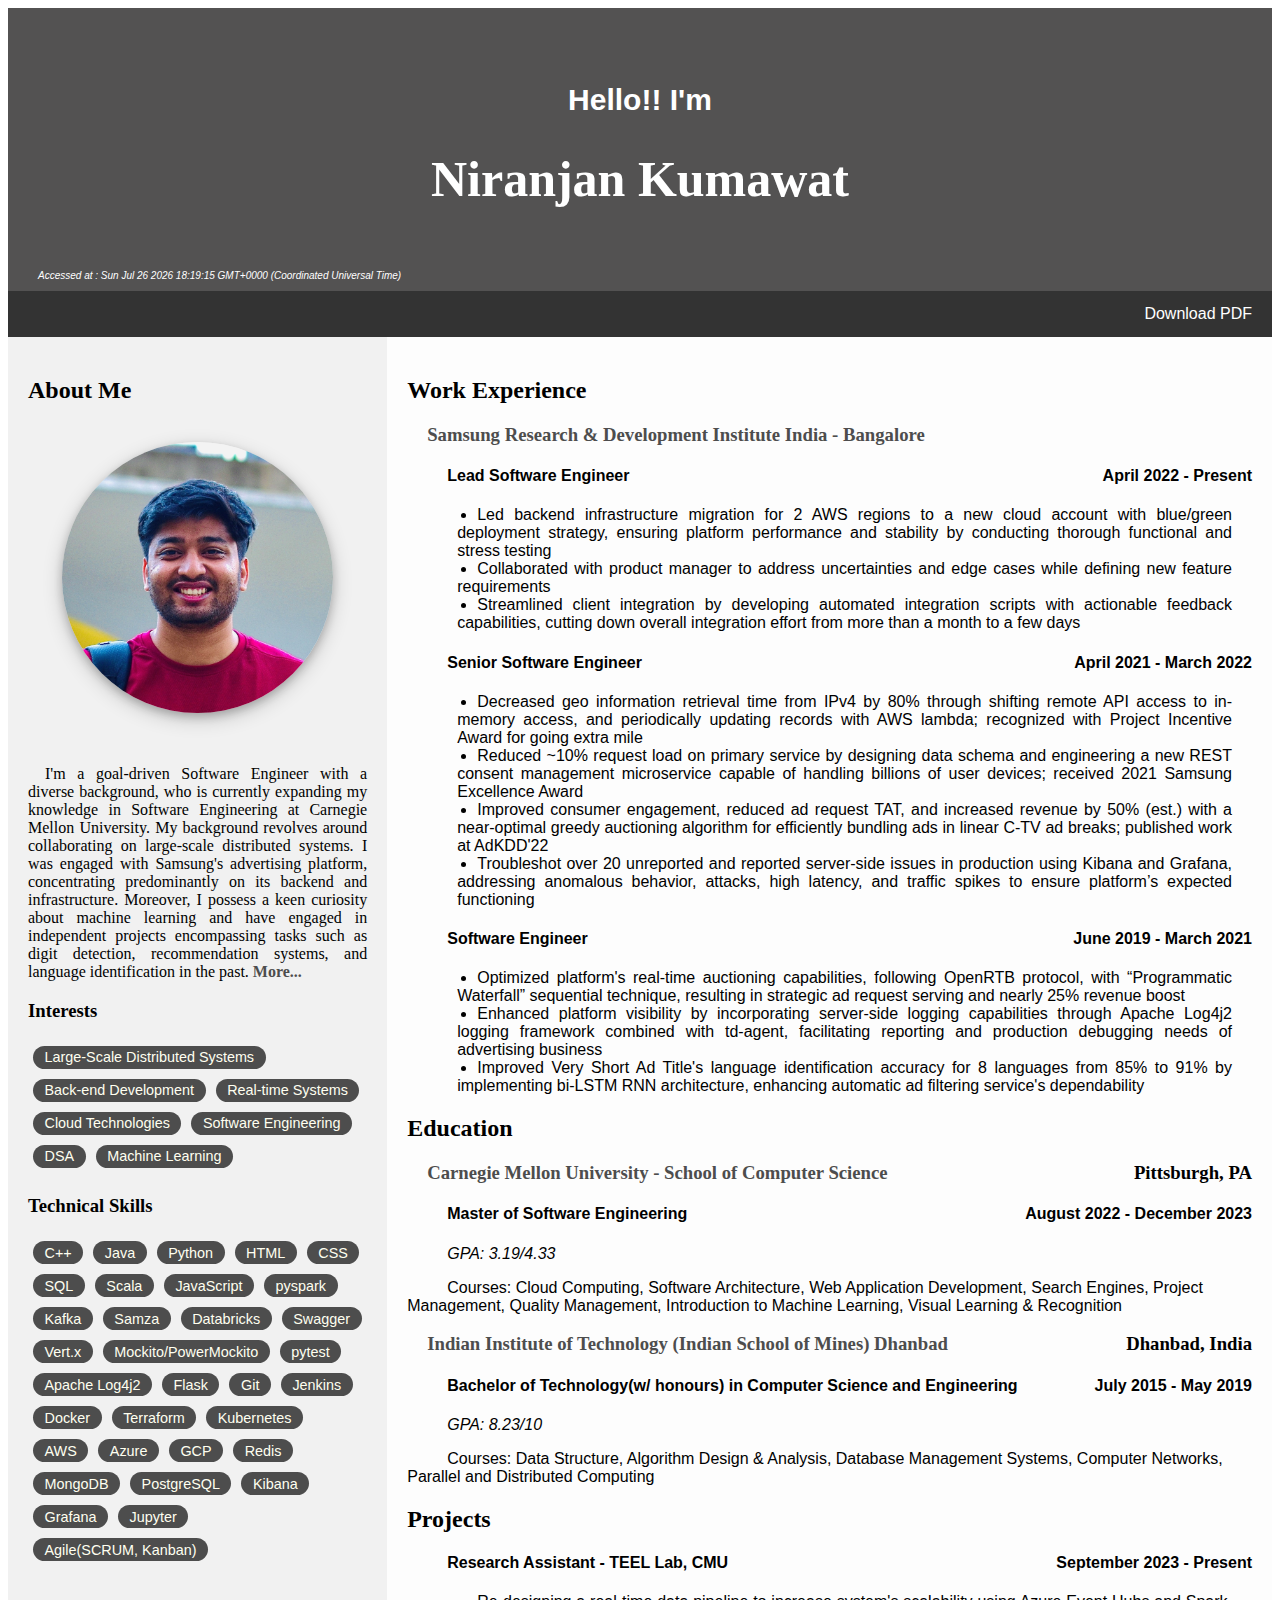
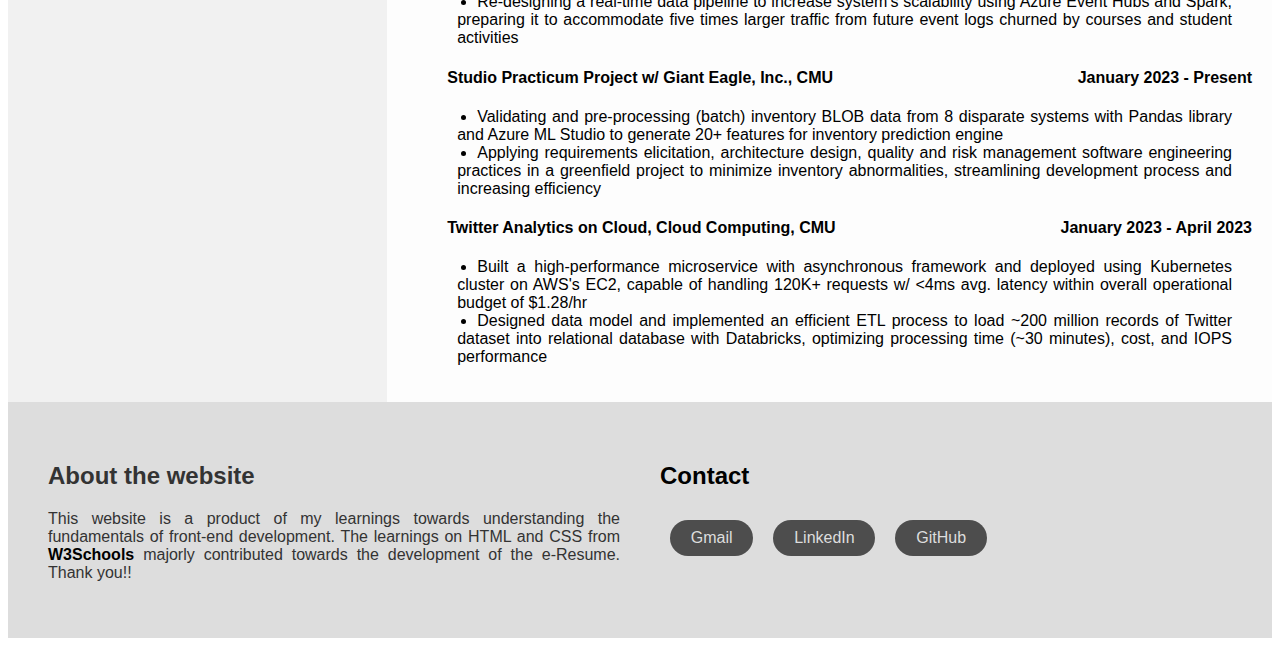
==== commit e220f35a: "Change last updated to accessed at" ====
--- a/index.html
+++ b/index.html
@@ -22,9 +22,9 @@
     <h2>Hello!! I'm</h2>
     <h1>Niranjan Kumawat</h1>
     <br />
-    <p class="last_updated">
+    <p class="accessed_at">
       <i>
-        Last updated :
+        Accessed at :
         <script>
           document.write(getDateTime()); // Invoking the current time function defined in JS.
         </script>
--- a/style.css
+++ b/style.css
@@ -21,7 +21,7 @@
     font-family: sans-serif;
 }
 
-.last_updated {
+.accessed_at {
     text-align: left;
     margin-bottom: -40px;
     margin-left: -20px;
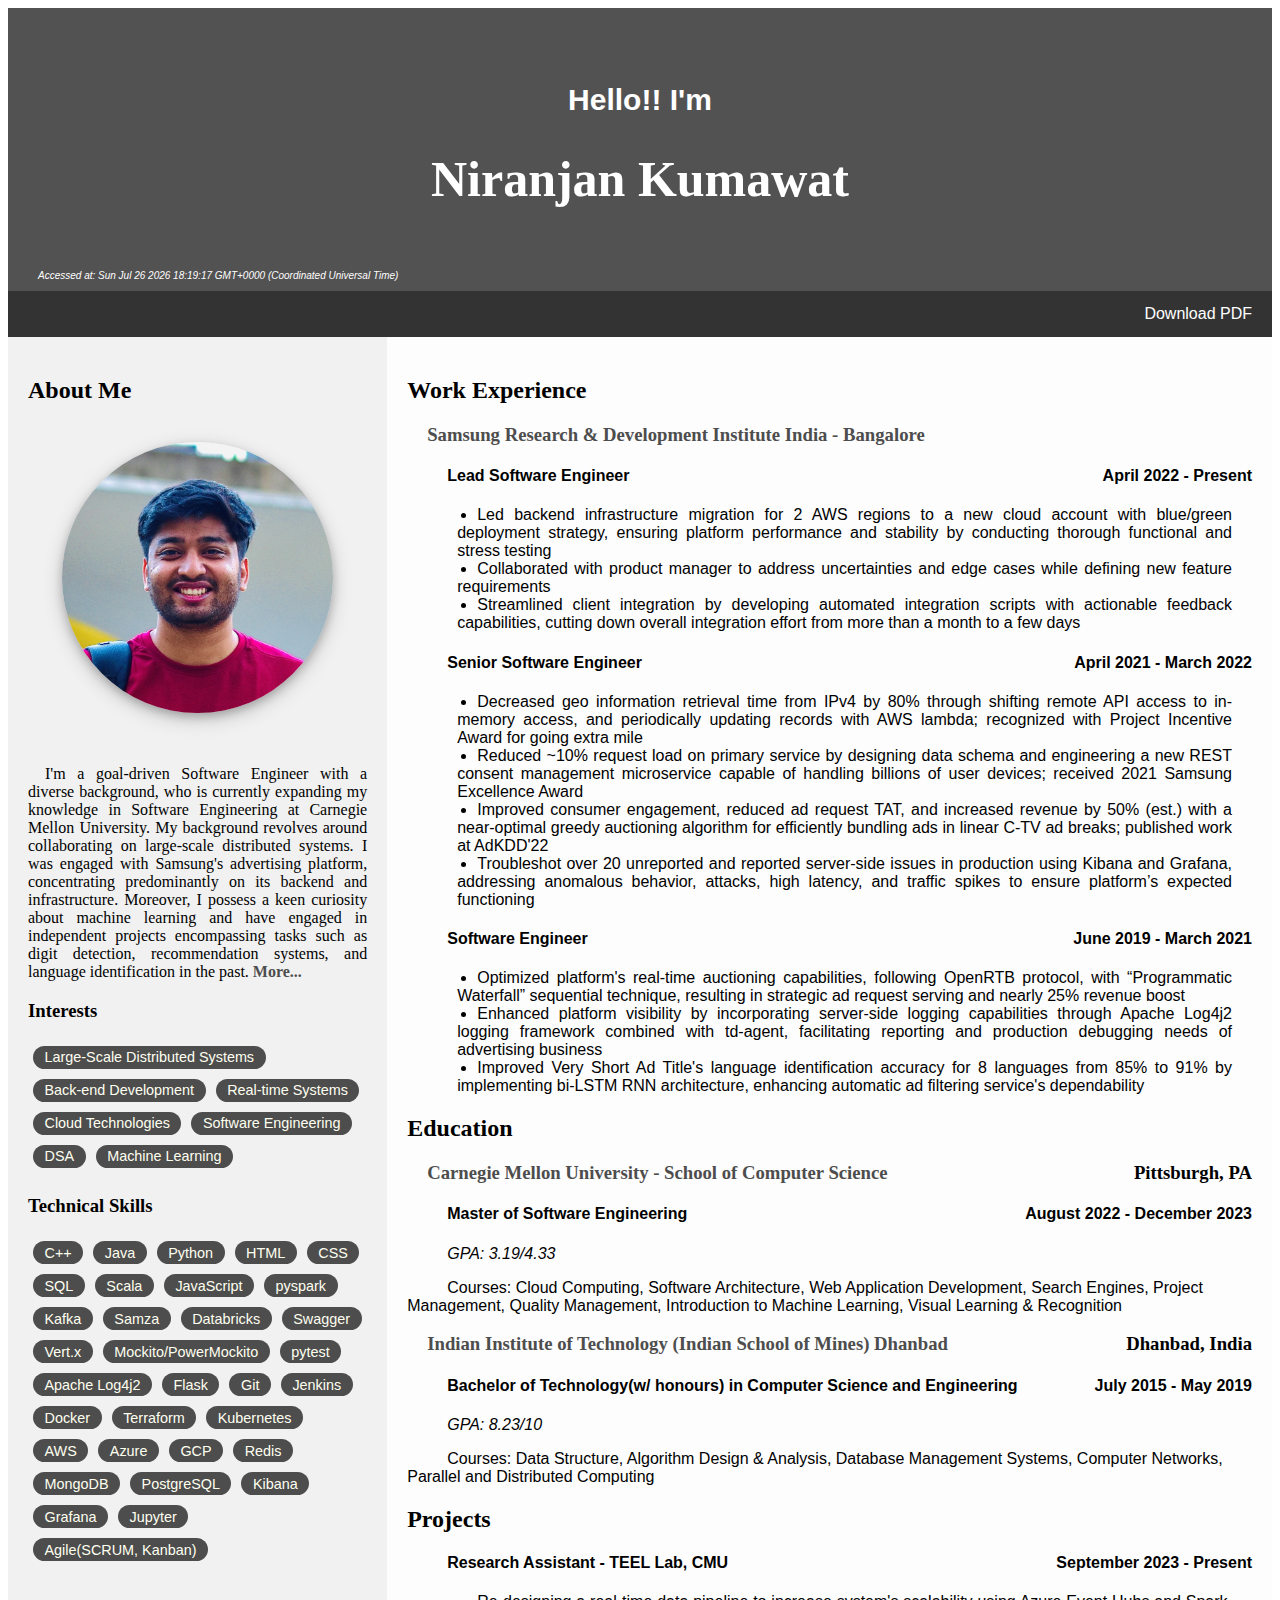
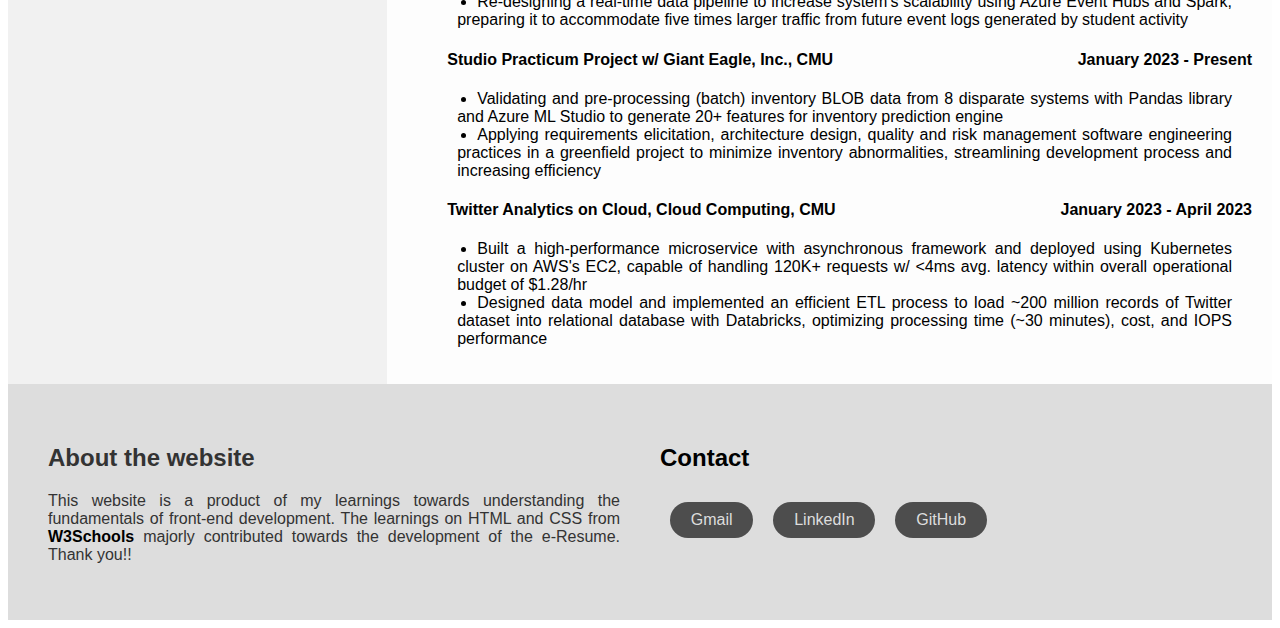
==== commit 170052ff: "Update project description" ====
--- a/index.html
+++ b/index.html
@@ -24,7 +24,7 @@
     <br />
     <p class="accessed_at">
       <i>
-        Accessed at :
+        Accessed at:
         <script>
           document.write(getDateTime()); // Invoking the current time function defined in JS.
         </script>
@@ -243,8 +243,7 @@
           <li>
             <span>
               Re-designing a real-time data pipeline to increase system's scalability using Azure Event Hubs and Spark,
-              preparing it to accommodate five times larger traffic from future event logs churned by courses and
-              student activities
+              preparing it to accommodate five times larger traffic from future event logs generated by student activity
             </span>
           </li>
         </ul>
